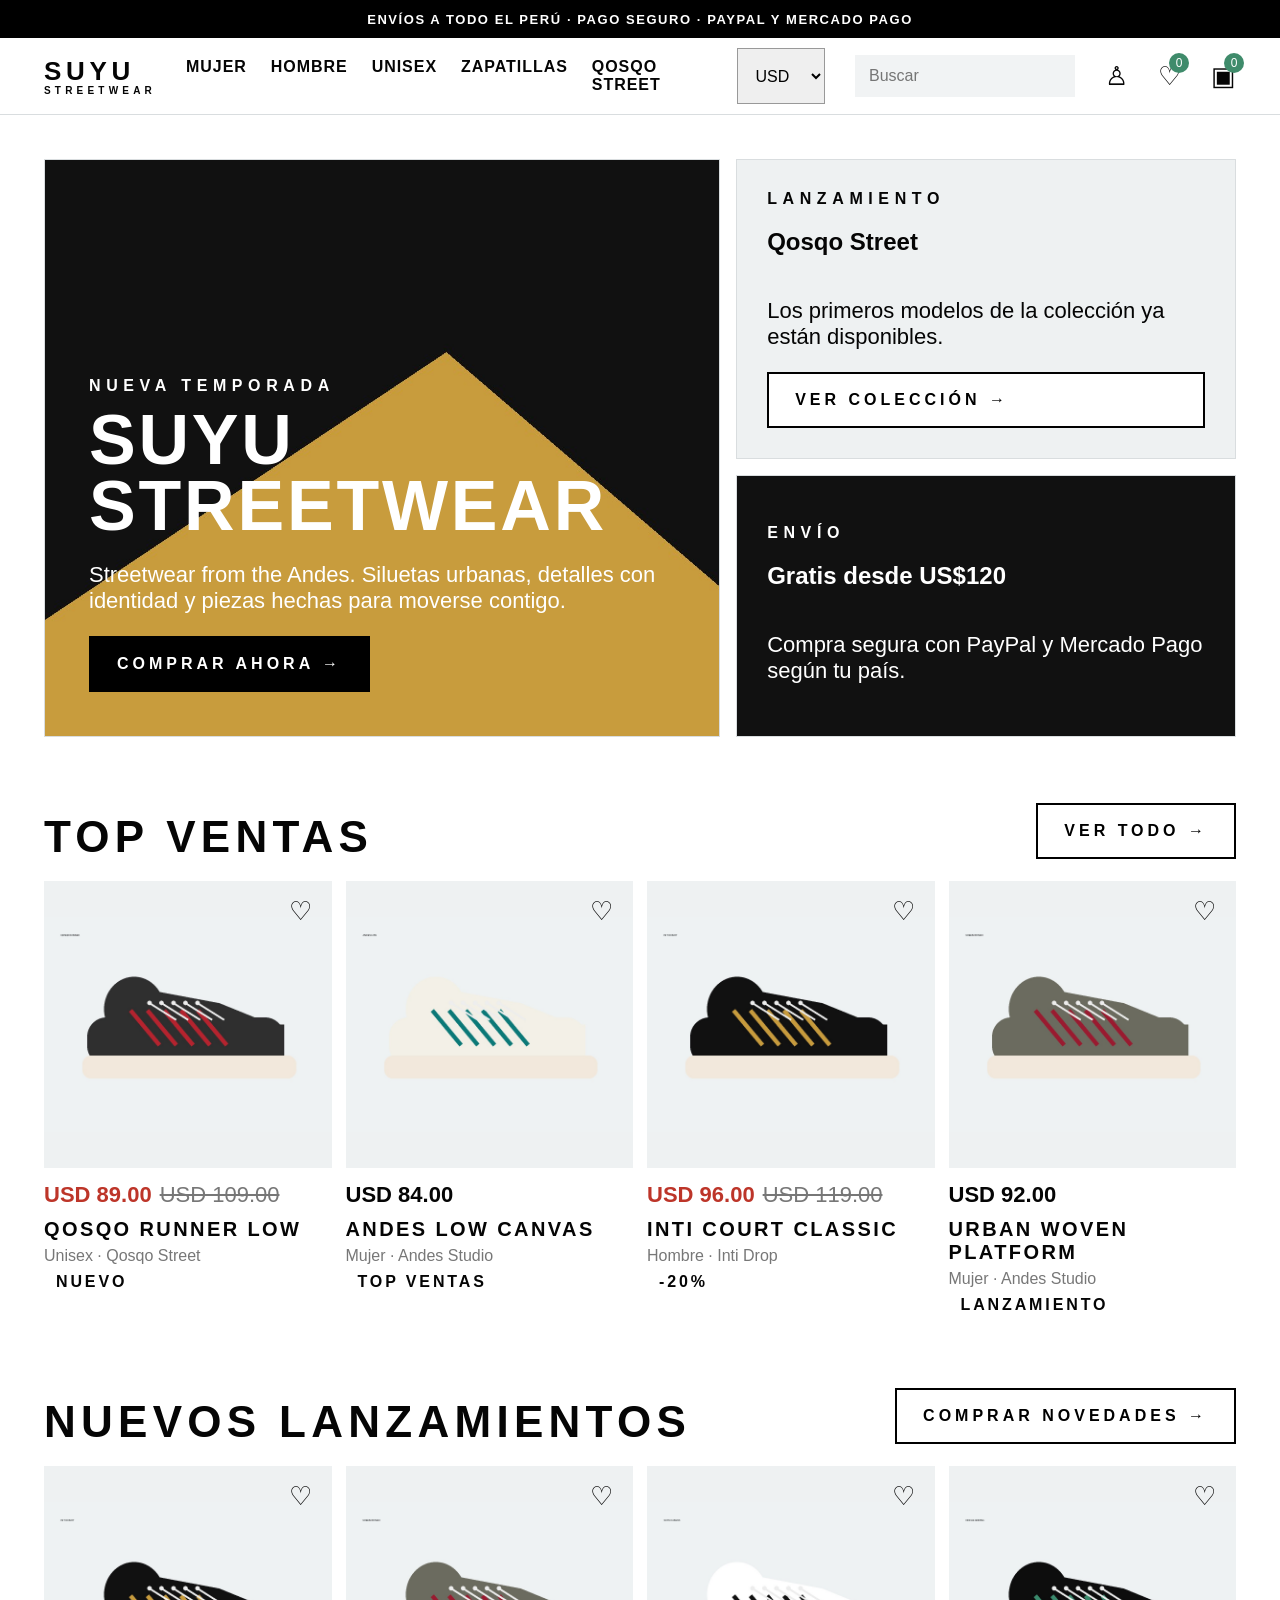
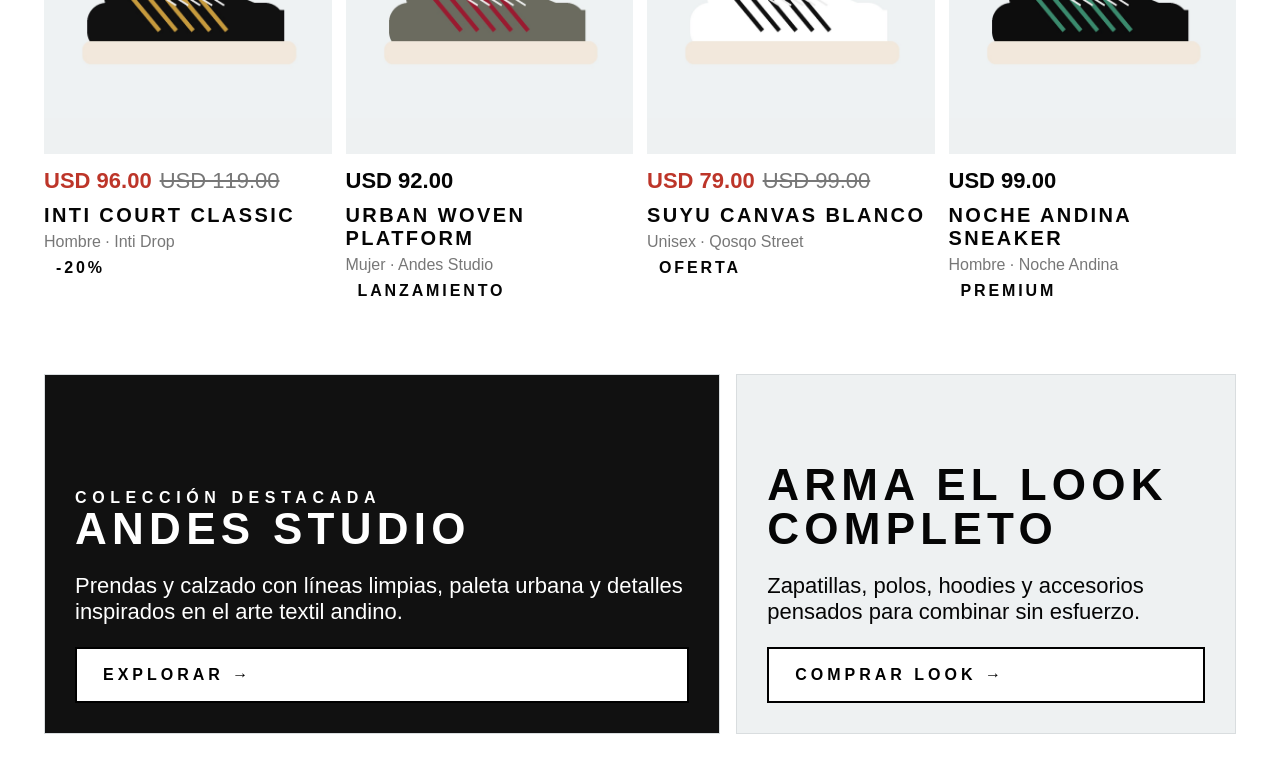
==== index.html @ 0309e1cf "Add files via upload" ====
<!doctype html><html lang="es"><head><meta charset="utf-8"><meta name="viewport" content="width=device-width, initial-scale=1"><title>Inicio · Suyu Streetwear</title><link rel="stylesheet" href="assets/css/styles.css"></head><body><div class="topbar">ENVÍOS A TODO EL PERÚ · PAGO SEGURO · PAYPAL Y MERCADO PAGO</div>
<header class="header"><nav class="nav"><a class="brand" href="index.html">SUYU<small>STREETWEAR</small></a><div class="navlinks"><a href="catalogo.html?cat=Mujer">MUJER</a><a href="catalogo.html?cat=Hombre">HOMBRE</a><a href="catalogo.html?cat=Unisex">UNISEX</a><a href="catalogo.html?cat=Zapatillas">ZAPATILLAS</a><a href="catalogo.html?cat=Qosqo%20Street">QOSQO STREET</a></div><div class="spacer"></div><select id="currency" class="field" style="width:95px;margin:0"><option>USD</option><option>PEN</option><option>CLP</option><option>ARS</option><option>COP</option><option>MXN</option><option>BRL</option><option>UYU</option><option>EUR</option></select><input class="search desktop" placeholder="Buscar" onkeydown="if(event.key==='Enter') location.href='catalogo.html?q='+encodeURIComponent(this.value)"><a class="iconbtn" href="login.html">♙</a><a class="iconbtn" href="favoritos.html">♡<span class="badge wish-count">0</span></a><a class="iconbtn" href="carrito.html">▣<span class="badge cart-count">0</span></a></nav></header>
<main class="container"><section class="hero"><div class="hero-main"><div class="hero-copy"><div class="kicker">Nueva temporada</div><h1>Suyu Streetwear</h1><p>Streetwear from the Andes. Siluetas urbanas, detalles con identidad y piezas hechas para moverse contigo.</p><a class="btn black" href="catalogo.html">Comprar ahora →</a></div></div><div class="hero-side"><div class="promo-card"><span class="eyebrow">Lanzamiento</span><h2>Qosqo Street</h2><p>Los primeros modelos de la colección ya están disponibles.</p><a class="btn" href="catalogo.html?cat=Qosqo%20Street">Ver colección →</a></div><div class="promo-card dark"><span class="eyebrow">Envío</span><h2>Gratis desde US$120</h2><p>Compra segura con PayPal y Mercado Pago según tu país.</p></div></div></section><section class="section"><div class="section-head"><h2>Top ventas</h2><a class="btn" href="catalogo.html">Ver todo →</a></div><div class="grid" id="homeTop"></div></section><section class="section"><div class="section-head"><h2>Nuevos lanzamientos</h2><a class="btn" href="catalogo.html?cat=Andes%20Studio">Comprar novedades →</a></div><div class="grid" id="homeNew"></div></section><section class="section hero"><div class="promo-card dark" style="min-height:360px"><span class="eyebrow">Colección destacada</span><h2>Andes Studio</h2><p>Prendas y calzado con líneas limpias, paleta urbana y detalles inspirados en el arte textil andino.</p><a class="btn" href="catalogo.html?cat=Andes%20Studio">Explorar →</a></div><div class="promo-card" style="min-height:360px"><h2>Arma el look completo</h2><p>Zapatillas, polos, hoodies y accesorios pensados para combinar sin esfuerzo.</p><a class="btn" href="catalogo.html">Comprar look →</a></div></section></main><nav class="bottomnav"><a href="index.html">⌂</a><a href="buscar.html">⌕</a><a href="favoritos.html">♡<span class="badge wish-count">0</span></a><a href="carrito.html">▣<span class="badge cart-count">0</span></a><a href="cuenta.html">♙</a></nav><div id="modal" class="modal" onclick="if(event.target.id==='modal')closeModal()"></div><div class="toast"></div><script src="assets/js/config.js"></script><script src="assets/js/data.js"></script><script src="assets/js/app.js"></script>
</body></html>
---- assets/css/styles.css ----
:root{--black:#050505;--white:#fff;--cream:#f5f1e8;--gray:#eef1f2;--line:#d9dddf;--green:#3f8b6b;--red:#bd3529;--gold:#c99a3a;--font:'Arial Narrow','Helvetica Neue',Arial,sans-serif}*{box-sizing:border-box}body{margin:0;font-family:var(--font);color:var(--black);background:#fff}a{color:inherit;text-decoration:none}button,input,select{font:inherit}img{max-width:100%;display:block}.topbar{height:38px;background:#000;color:#fff;display:flex;align-items:center;justify-content:center;font-weight:800;letter-spacing:.12em;font-size:13px}.header{position:sticky;top:0;background:#fff;z-index:20;border-bottom:1px solid var(--line)}.nav{height:76px;display:flex;align-items:center;gap:30px;padding:0 44px}.brand{font-weight:900;font-size:26px;letter-spacing:.18em}.brand small{display:block;font-size:10px;letter-spacing:.42em;margin-top:-2px}.navlinks{display:flex;gap:24px;font-weight:900;letter-spacing:.06em}.navlinks a.active,.navlinks a:hover{text-decoration:underline}.spacer{flex:1}.search{height:42px;background:#f1f3f4;border:0;padding:0 14px;min-width:220px}.iconbtn{border:0;background:transparent;font-size:26px;cursor:pointer;position:relative}.badge{position:absolute;right:-8px;top:-8px;background:var(--green);color:#fff;border-radius:50%;font-size:12px;min-width:20px;height:20px;display:flex;align-items:center;justify-content:center}.mobilebar{display:none}.container{max-width:1400px;margin:auto;padding:44px}.hero{display:grid;grid-template-columns:1.15fr .85fr;gap:16px;align-items:stretch}.hero-main{min-height:540px;background:url('../img/hero-1.jpg') center/cover;border:1px solid var(--line);display:flex;align-items:flex-end;padding:44px;color:#fff}.hero-copy{max-width:650px}.kicker,.eyebrow{font-weight:900;letter-spacing:.35em;text-transform:uppercase}.hero h1{font-size:70px;line-height:.95;margin:12px 0;text-transform:uppercase;letter-spacing:.04em}.hero p{font-size:22px}.btn{height:56px;padding:0 26px;border:2px solid #000;background:#fff;color:#000;display:inline-flex;align-items:center;gap:28px;font-weight:900;letter-spacing:.25em;text-transform:uppercase;cursor:pointer}.btn.black{background:#000;color:#fff}.btn.full{width:100%;justify-content:space-between}.hero-side{display:grid;gap:16px}.promo-card{background:var(--gray);padding:30px;display:flex;flex-direction:column;justify-content:end;min-height:262px;border:1px solid var(--line)}.promo-card.dark{background:#111;color:#fff}.section{margin-top:66px}.section-head{display:flex;align-items:end;justify-content:space-between;margin-bottom:22px}.section h2,.page-title{font-size:44px;letter-spacing:.12em;line-height:1;margin:0;text-transform:uppercase}.muted{color:#777}.grid{display:grid;grid-template-columns:repeat(4,1fr);gap:14px}.product{background:#fff;position:relative}.product-media{background:var(--gray);aspect-ratio:1/1;display:flex;align-items:center;justify-content:center;overflow:hidden}.product .heart{position:absolute;right:14px;top:14px}.price{font-weight:900;font-size:22px;margin-top:14px}.old{text-decoration:line-through;color:#777;margin-left:8px;font-weight:500}.sale{color:var(--red)}.product h3{font-size:20px;letter-spacing:.12em;text-transform:uppercase;margin:10px 0 6px}.tag{display:inline-block;background:#fff;padding:8px 12px;font-weight:900;letter-spacing:.18em;text-transform:uppercase}.chips{display:flex;gap:12px;overflow:auto;padding-bottom:10px}.chip{border:1px solid #666;background:#fff;padding:13px 20px;white-space:nowrap;font-size:18px}.split{display:grid;grid-template-columns:280px 1fr;gap:38px}.filter{border-right:1px solid var(--line);padding-right:20px}.filter h4{margin:24px 0 12px}.filter label{display:block;margin:12px 0}.catalog-head{display:flex;align-items:center;justify-content:space-between;margin-bottom:22px}.product-layout{display:grid;grid-template-columns:1.1fr .9fr;gap:46px}.gallery{display:grid;grid-template-columns:1fr 1fr;gap:10px}.gallery img{background:var(--gray)}.product-info{position:sticky;top:120px;align-self:start}.product-info h1{font-size:44px;letter-spacing:.12em;line-height:1.05;text-transform:uppercase}.sizes{display:flex;gap:10px;flex-wrap:wrap}.size{border:1px solid #555;background:#fff;padding:14px 18px;cursor:pointer}.size.selected{border:3px solid #000;font-weight:900}.accordion{border-top:1px solid var(--line);padding:22px 0}.cart-grid,.checkout-grid{display:grid;grid-template-columns:1fr 380px;gap:56px}.cart-item{display:grid;grid-template-columns:220px 1fr;gap:24px;border:1px solid var(--line);padding:18px;margin:18px 0}.summary{border:1px solid var(--line);padding:28px;align-self:start;position:sticky;top:120px}.summary-row{display:flex;justify-content:space-between;margin:12px 0}.account-layout{display:grid;grid-template-columns:300px 1fr;gap:42px}.side-menu{background:#fff;border:1px solid var(--line)}.side-menu a{display:flex;justify-content:space-between;padding:22px;border-bottom:1px solid var(--line)}.panel{background:#fff;border:1px solid var(--line);padding:34px}.form-row{display:grid;grid-template-columns:1fr 1fr;gap:14px}.field{width:100%;height:56px;border:1px solid #999;padding:0 14px;margin:8px 0 16px}.modal{position:fixed;inset:0;background:rgba(0,0,0,.62);z-index:50;display:none;align-items:flex-start;justify-content:flex-end}.modal.open{display:flex}.drawer{background:#fff;width:420px;max-width:100%;min-height:100%;padding:34px;overflow:auto}.bottomnav{display:none}.toast{position:fixed;bottom:24px;left:50%;transform:translateX(-50%);background:#000;color:#fff;padding:14px 20px;z-index:80;display:none}.toast.show{display:block}@media(max-width:900px){.topbar{font-size:11px}.nav{height:68px;padding:0 18px}.brand{font-size:18px;letter-spacing:.1em}.navlinks,.search.desktop{display:none}.mobilebar{display:flex}.container{padding:28px 18px 90px}.hero{grid-template-columns:1fr}.hero-main{min-height:520px;padding:26px}.hero h1{font-size:46px}.grid{grid-template-columns:repeat(2,1fr);gap:10px}.section h2,.page-title{font-size:34px}.split,.product-layout,.cart-grid,.checkout-grid,.account-layout{grid-template-columns:1fr}.filter{display:none}.gallery{grid-template-columns:1fr}.cart-item{grid-template-columns:130px 1fr}.summary{position:static}.bottomnav{display:grid;grid-template-columns:repeat(5,1fr);position:fixed;bottom:0;left:0;right:0;height:68px;background:#fff;border-top:1px solid var(--line);z-index:30}.bottomnav a{display:flex;align-items:center;justify-content:center;font-size:24px;position:relative}.hide-mobile{display:none!important}}
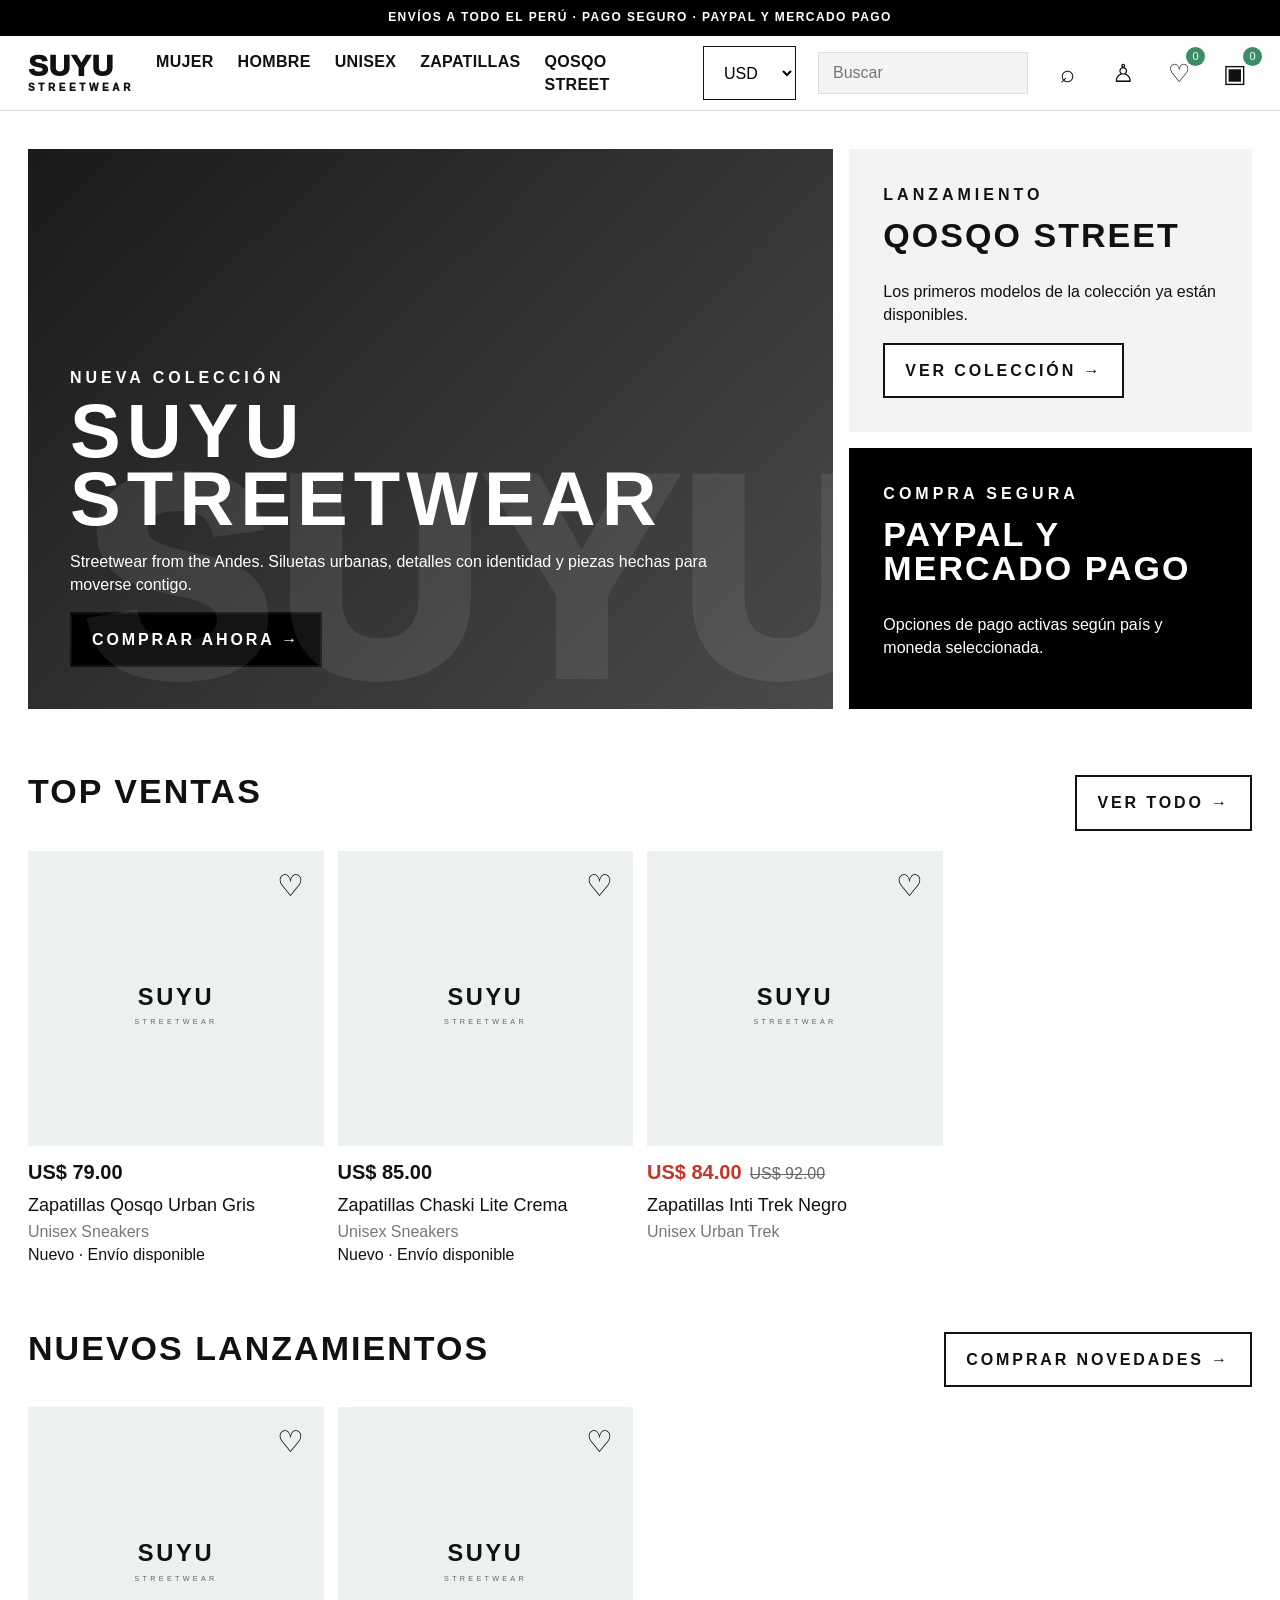
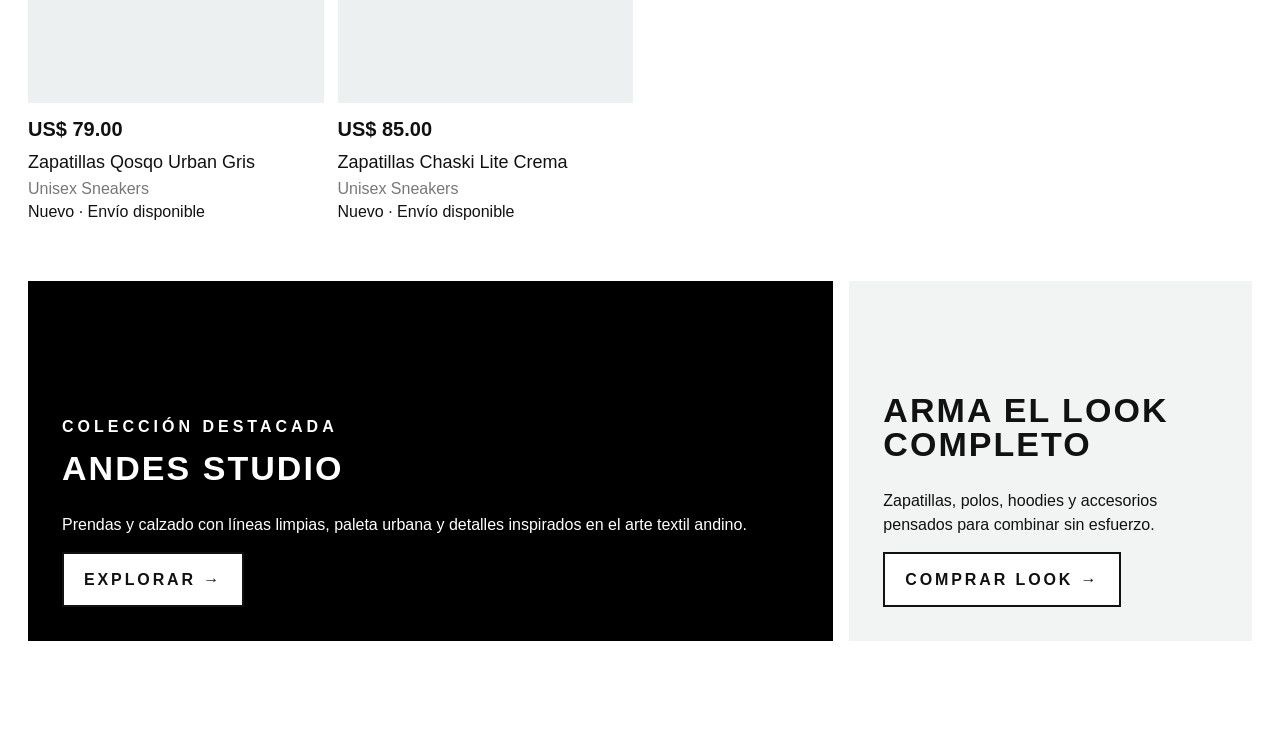
==== commit df883c73: "Add files via upload" ====
--- a/index.html
+++ b/index.html
@@ -1,4 +1 @@
-<!doctype html><html lang="es"><head><meta charset="utf-8"><meta name="viewport" content="width=device-width, initial-scale=1"><title>Inicio · Suyu Streetwear</title><link rel="stylesheet" href="assets/css/styles.css"></head><body><div class="topbar">ENVÍOS A TODO EL PERÚ · PAGO SEGURO · PAYPAL Y MERCADO PAGO</div>
-<header class="header"><nav class="nav"><a class="brand" href="index.html">SUYU<small>STREETWEAR</small></a><div class="navlinks"><a href="catalogo.html?cat=Mujer">MUJER</a><a href="catalogo.html?cat=Hombre">HOMBRE</a><a href="catalogo.html?cat=Unisex">UNISEX</a><a href="catalogo.html?cat=Zapatillas">ZAPATILLAS</a><a href="catalogo.html?cat=Qosqo%20Street">QOSQO STREET</a></div><div class="spacer"></div><select id="currency" class="field" style="width:95px;margin:0"><option>USD</option><option>PEN</option><option>CLP</option><option>ARS</option><option>COP</option><option>MXN</option><option>BRL</option><option>UYU</option><option>EUR</option></select><input class="search desktop" placeholder="Buscar" onkeydown="if(event.key==='Enter') location.href='catalogo.html?q='+encodeURIComponent(this.value)"><a class="iconbtn" href="login.html">♙</a><a class="iconbtn" href="favoritos.html">♡<span class="badge wish-count">0</span></a><a class="iconbtn" href="carrito.html">▣<span class="badge cart-count">0</span></a></nav></header>
-<main class="container"><section class="hero"><div class="hero-main"><div class="hero-copy"><div class="kicker">Nueva temporada</div><h1>Suyu Streetwear</h1><p>Streetwear from the Andes. Siluetas urbanas, detalles con identidad y piezas hechas para moverse contigo.</p><a class="btn black" href="catalogo.html">Comprar ahora →</a></div></div><div class="hero-side"><div class="promo-card"><span class="eyebrow">Lanzamiento</span><h2>Qosqo Street</h2><p>Los primeros modelos de la colección ya están disponibles.</p><a class="btn" href="catalogo.html?cat=Qosqo%20Street">Ver colección →</a></div><div class="promo-card dark"><span class="eyebrow">Envío</span><h2>Gratis desde US$120</h2><p>Compra segura con PayPal y Mercado Pago según tu país.</p></div></div></section><section class="section"><div class="section-head"><h2>Top ventas</h2><a class="btn" href="catalogo.html">Ver todo →</a></div><div class="grid" id="homeTop"></div></section><section class="section"><div class="section-head"><h2>Nuevos lanzamientos</h2><a class="btn" href="catalogo.html?cat=Andes%20Studio">Comprar novedades →</a></div><div class="grid" id="homeNew"></div></section><section class="section hero"><div class="promo-card dark" style="min-height:360px"><span class="eyebrow">Colección destacada</span><h2>Andes Studio</h2><p>Prendas y calzado con líneas limpias, paleta urbana y detalles inspirados en el arte textil andino.</p><a class="btn" href="catalogo.html?cat=Andes%20Studio">Explorar →</a></div><div class="promo-card" style="min-height:360px"><h2>Arma el look completo</h2><p>Zapatillas, polos, hoodies y accesorios pensados para combinar sin esfuerzo.</p><a class="btn" href="catalogo.html">Comprar look →</a></div></section></main><nav class="bottomnav"><a href="index.html">⌂</a><a href="buscar.html">⌕</a><a href="favoritos.html">♡<span class="badge wish-count">0</span></a><a href="carrito.html">▣<span class="badge cart-count">0</span></a><a href="cuenta.html">♙</a></nav><div id="modal" class="modal" onclick="if(event.target.id==='modal')closeModal()"></div><div class="toast"></div><script src="assets/js/config.js"></script><script src="assets/js/data.js"></script><script src="assets/js/app.js"></script>
-</body></html>+<!doctype html><html lang="es"><head><meta charset="utf-8"><meta name="viewport" content="width=device-width, initial-scale=1"><title>Inicio · Suyu Streetwear</title><link rel="stylesheet" href="assets/css/styles.css"></head><body><div class="topbar">ENVÍOS A TODO EL PERÚ · PAGO SEGURO · PAYPAL Y MERCADO PAGO</div><header class="header"><nav class="nav"><a class="brand" href="index.html">SUYU<small>STREETWEAR</small></a><div class="navlinks"><a href="catalogo.html?cat=Mujer">MUJER</a><a href="catalogo.html?cat=Hombre">HOMBRE</a><a href="catalogo.html?cat=Unisex">UNISEX</a><a href="catalogo.html?cat=Zapatillas">ZAPATILLAS</a><a href="catalogo.html?cat=Qosqo%20Street">QOSQO STREET</a></div><div class="spacer"></div><select id="currency" class="field" style="width:95px;margin:0"><option>USD</option><option>PEN</option><option>CLP</option><option>ARS</option><option>COP</option><option>MXN</option><option>BRL</option><option>UYU</option><option>EUR</option></select><input class="search desktop" placeholder="Buscar" onkeydown="if(event.key==='Enter') location.href='catalogo.html?q='+encodeURIComponent(this.value)"><a class="iconbtn" href="buscar.html">⌕</a><a class="iconbtn" href="cuenta.html">♙</a><a class="iconbtn" href="favoritos.html">♡<span class="badge wish-count">0</span></a><a class="iconbtn" href="carrito.html">▣<span class="badge cart-count">0</span></a></nav></header><main class="container"><section class="hero"><div class="hero-main"><div class="hero-copy"><div class="kicker">Nueva colección</div><h1>Suyu Streetwear</h1><p>Streetwear from the Andes. Siluetas urbanas, detalles con identidad y piezas hechas para moverse contigo.</p><a class="btn black" href="catalogo.html">Comprar ahora →</a></div></div><div class="hero-side"><div class="promo-card"><span class="eyebrow">Lanzamiento</span><h2>Qosqo Street</h2><p>Los primeros modelos de la colección ya están disponibles.</p><a class="btn" href="catalogo.html?cat=Qosqo%20Street">Ver colección →</a></div><div class="promo-card dark"><span class="eyebrow">Compra segura</span><h2>PayPal y Mercado Pago</h2><p>Opciones de pago activas según país y moneda seleccionada.</p></div></div></section><section class="section"><div class="section-head"><h2>Top ventas</h2><a class="btn" href="catalogo.html">Ver todo →</a></div><div class="grid" id="homeTop"><div class="loading">Cargando productos...</div></div></section><section class="section"><div class="section-head"><h2>Nuevos lanzamientos</h2><a class="btn" href="catalogo.html?cat=Andes%20Studio">Comprar novedades →</a></div><div class="grid" id="homeNew"></div></section><section class="section hero"><div class="promo-card dark" style="min-height:360px"><span class="eyebrow">Colección destacada</span><h2>Andes Studio</h2><p>Prendas y calzado con líneas limpias, paleta urbana y detalles inspirados en el arte textil andino.</p><a class="btn" href="catalogo.html?cat=Andes%20Studio">Explorar →</a></div><div class="promo-card" style="min-height:360px"><h2>Arma el look completo</h2><p>Zapatillas, polos, hoodies y accesorios pensados para combinar sin esfuerzo.</p><a class="btn" href="catalogo.html">Comprar look →</a></div></section></main><nav class="bottomnav"><a href="index.html">⌂</a><a href="buscar.html">⌕</a><a href="favoritos.html">♡<span class="badge wish-count">0</span></a><a href="carrito.html">▣<span class="badge cart-count">0</span></a><a href="cuenta.html">♙</a></nav><div id="modal" class="modal" onclick="if(event.target.id==='modal')closeModal()"></div><div class="toast"></div><script src="assets/js/config.js"></script><script src="assets/js/fallback-products.js"></script><script src="assets/js/app.js"></script></body></html>
--- a/assets/css/styles.css
+++ b/assets/css/styles.css
@@ -1 +1 @@
-:root{--black:#050505;--white:#fff;--cream:#f5f1e8;--gray:#eef1f2;--line:#d9dddf;--green:#3f8b6b;--red:#bd3529;--gold:#c99a3a;--font:'Arial Narrow','Helvetica Neue',Arial,sans-serif}*{box-sizing:border-box}body{margin:0;font-family:var(--font);color:var(--black);background:#fff}a{color:inherit;text-decoration:none}button,input,select{font:inherit}img{max-width:100%;display:block}.topbar{height:38px;background:#000;color:#fff;display:flex;align-items:center;justify-content:center;font-weight:800;letter-spacing:.12em;font-size:13px}.header{position:sticky;top:0;background:#fff;z-index:20;border-bottom:1px solid var(--line)}.nav{height:76px;display:flex;align-items:center;gap:30px;padding:0 44px}.brand{font-weight:900;font-size:26px;letter-spacing:.18em}.brand small{display:block;font-size:10px;letter-spacing:.42em;margin-top:-2px}.navlinks{display:flex;gap:24px;font-weight:900;letter-spacing:.06em}.navlinks a.active,.navlinks a:hover{text-decoration:underline}.spacer{flex:1}.search{height:42px;background:#f1f3f4;border:0;padding:0 14px;min-width:220px}.iconbtn{border:0;background:transparent;font-size:26px;cursor:pointer;position:relative}.badge{position:absolute;right:-8px;top:-8px;background:var(--green);color:#fff;border-radius:50%;font-size:12px;min-width:20px;height:20px;display:flex;align-items:center;justify-content:center}.mobilebar{display:none}.container{max-width:1400px;margin:auto;padding:44px}.hero{display:grid;grid-template-columns:1.15fr .85fr;gap:16px;align-items:stretch}.hero-main{min-height:540px;background:url('../img/hero-1.jpg') center/cover;border:1px solid var(--line);display:flex;align-items:flex-end;padding:44px;color:#fff}.hero-copy{max-width:650px}.kicker,.eyebrow{font-weight:900;letter-spacing:.35em;text-transform:uppercase}.hero h1{font-size:70px;line-height:.95;margin:12px 0;text-transform:uppercase;letter-spacing:.04em}.hero p{font-size:22px}.btn{height:56px;padding:0 26px;border:2px solid #000;background:#fff;color:#000;display:inline-flex;align-items:center;gap:28px;font-weight:900;letter-spacing:.25em;text-transform:uppercase;cursor:pointer}.btn.black{background:#000;color:#fff}.btn.full{width:100%;justify-content:space-between}.hero-side{display:grid;gap:16px}.promo-card{background:var(--gray);padding:30px;display:flex;flex-direction:column;justify-content:end;min-height:262px;border:1px solid var(--line)}.promo-card.dark{background:#111;color:#fff}.section{margin-top:66px}.section-head{display:flex;align-items:end;justify-content:space-between;margin-bottom:22px}.section h2,.page-title{font-size:44px;letter-spacing:.12em;line-height:1;margin:0;text-transform:uppercase}.muted{color:#777}.grid{display:grid;grid-template-columns:repeat(4,1fr);gap:14px}.product{background:#fff;position:relative}.product-media{background:var(--gray);aspect-ratio:1/1;display:flex;align-items:center;justify-content:center;overflow:hidden}.product .heart{position:absolute;right:14px;top:14px}.price{font-weight:900;font-size:22px;margin-top:14px}.old{text-decoration:line-through;color:#777;margin-left:8px;font-weight:500}.sale{color:var(--red)}.product h3{font-size:20px;letter-spacing:.12em;text-transform:uppercase;margin:10px 0 6px}.tag{display:inline-block;background:#fff;padding:8px 12px;font-weight:900;letter-spacing:.18em;text-transform:uppercase}.chips{display:flex;gap:12px;overflow:auto;padding-bottom:10px}.chip{border:1px solid #666;background:#fff;padding:13px 20px;white-space:nowrap;font-size:18px}.split{display:grid;grid-template-columns:280px 1fr;gap:38px}.filter{border-right:1px solid var(--line);padding-right:20px}.filter h4{margin:24px 0 12px}.filter label{display:block;margin:12px 0}.catalog-head{display:flex;align-items:center;justify-content:space-between;margin-bottom:22px}.product-layout{display:grid;grid-template-columns:1.1fr .9fr;gap:46px}.gallery{display:grid;grid-template-columns:1fr 1fr;gap:10px}.gallery img{background:var(--gray)}.product-info{position:sticky;top:120px;align-self:start}.product-info h1{font-size:44px;letter-spacing:.12em;line-height:1.05;text-transform:uppercase}.sizes{display:flex;gap:10px;flex-wrap:wrap}.size{border:1px solid #555;background:#fff;padding:14px 18px;cursor:pointer}.size.selected{border:3px solid #000;font-weight:900}.accordion{border-top:1px solid var(--line);padding:22px 0}.cart-grid,.checkout-grid{display:grid;grid-template-columns:1fr 380px;gap:56px}.cart-item{display:grid;grid-template-columns:220px 1fr;gap:24px;border:1px solid var(--line);padding:18px;margin:18px 0}.summary{border:1px solid var(--line);padding:28px;align-self:start;position:sticky;top:120px}.summary-row{display:flex;justify-content:space-between;margin:12px 0}.account-layout{display:grid;grid-template-columns:300px 1fr;gap:42px}.side-menu{background:#fff;border:1px solid var(--line)}.side-menu a{display:flex;justify-content:space-between;padding:22px;border-bottom:1px solid var(--line)}.panel{background:#fff;border:1px solid var(--line);padding:34px}.form-row{display:grid;grid-template-columns:1fr 1fr;gap:14px}.field{width:100%;height:56px;border:1px solid #999;padding:0 14px;margin:8px 0 16px}.modal{position:fixed;inset:0;background:rgba(0,0,0,.62);z-index:50;display:none;align-items:flex-start;justify-content:flex-end}.modal.open{display:flex}.drawer{background:#fff;width:420px;max-width:100%;min-height:100%;padding:34px;overflow:auto}.bottomnav{display:none}.toast{position:fixed;bottom:24px;left:50%;transform:translateX(-50%);background:#000;color:#fff;padding:14px 20px;z-index:80;display:none}.toast.show{display:block}@media(max-width:900px){.topbar{font-size:11px}.nav{height:68px;padding:0 18px}.brand{font-size:18px;letter-spacing:.1em}.navlinks,.search.desktop{display:none}.mobilebar{display:flex}.container{padding:28px 18px 90px}.hero{grid-template-columns:1fr}.hero-main{min-height:520px;padding:26px}.hero h1{font-size:46px}.grid{grid-template-columns:repeat(2,1fr);gap:10px}.section h2,.page-title{font-size:34px}.split,.product-layout,.cart-grid,.checkout-grid,.account-layout{grid-template-columns:1fr}.filter{display:none}.gallery{grid-template-columns:1fr}.cart-item{grid-template-columns:130px 1fr}.summary{position:static}.bottomnav{display:grid;grid-template-columns:repeat(5,1fr);position:fixed;bottom:0;left:0;right:0;height:68px;background:#fff;border-top:1px solid var(--line);z-index:30}.bottomnav a{display:flex;align-items:center;justify-content:center;font-size:24px;position:relative}.hide-mobile{display:none!important}}
+:root{--black:#000;--white:#fff;--ink:#111;--muted:#777;--line:#dedede;--soft:#f1f3f4;--red:#c7352a;--green:#438b6c;--gold:#b58a3a;--max:1280px}*{box-sizing:border-box}body{margin:0;font-family:Arial,Helvetica,sans-serif;color:var(--ink);background:#fff;font-size:16px;line-height:1.45}a{color:inherit;text-decoration:none}button,input,select,textarea{font:inherit}img{max-width:100%;display:block}.topbar{height:36px;background:#000;color:#fff;display:flex;align-items:center;justify-content:center;font-weight:800;letter-spacing:.12em;font-size:12px;text-align:center}.header{position:sticky;top:0;z-index:40;background:#fff;border-bottom:1px solid var(--line)}.nav{height:74px;max-width:var(--max);margin:auto;display:flex;align-items:center;gap:22px;padding:0 28px}.brand{font-weight:950;font-size:30px;letter-spacing:.02em;line-height:.82}.brand small{display:block;font-size:10px;letter-spacing:.36em;margin-top:5px}.navlinks{display:flex;gap:24px;font-weight:900;letter-spacing:.02em}.navlinks a{padding:26px 0}.spacer{flex:1}.search{height:42px;border:1px solid var(--line);background:#f3f4f4;padding:0 14px;width:210px}.field{width:100%;height:54px;border:1.5px solid #111;background:#fff;padding:0 16px;margin:8px 0 14px}.iconbtn{position:relative;font-size:25px;min-width:34px;text-align:center}.badge{position:absolute;background:#3e8b68;color:#fff;border-radius:50%;font-size:11px;min-width:19px;height:19px;line-height:19px;text-align:center;margin-left:-4px;top:-8px}.container{max-width:var(--max);margin:auto;padding:38px 28px}.page-title{font-size:48px;line-height:.95;letter-spacing:.08em;text-transform:uppercase;margin:20px 0 18px}.section{margin:58px 0}.section-head,.catalog-head{display:flex;align-items:end;justify-content:space-between;gap:18px;margin-bottom:20px}.section h2{font-size:34px;text-transform:uppercase;letter-spacing:.06em;margin:0 0 14px}.muted{color:var(--muted)}.btn{display:inline-flex;align-items:center;justify-content:space-between;gap:18px;border:2px solid #111;background:#fff;color:#111;padding:14px 20px;font-weight:900;text-transform:uppercase;letter-spacing:.18em;min-height:52px;cursor:pointer}.btn.black{background:#000;color:#fff}.btn.full{width:100%}.btn:disabled{opacity:.45;cursor:not-allowed}.hero{display:grid;grid-template-columns:2fr 1fr;gap:16px}.hero-main{min-height:520px;background:linear-gradient(135deg,#1a1a1a,#4a4a4a);color:#fff;display:flex;align-items:end;padding:42px;position:relative;overflow:hidden}.hero-main:after{content:'SUYU';position:absolute;font-size:22vw;font-weight:950;opacity:.08;right:-4vw;bottom:-6vw;letter-spacing:.02em}.hero-copy{position:relative;max-width:660px}.hero-copy h1{font-size:76px;line-height:.9;text-transform:uppercase;letter-spacing:.08em;margin:8px 0 16px}.kicker,.eyebrow{font-weight:900;letter-spacing:.25em;text-transform:uppercase}.hero-side{display:grid;gap:16px}.promo-card{background:#f2f3f3;padding:34px;min-height:250px;display:flex;flex-direction:column;align-items:flex-start;justify-content:flex-end}.promo-card h2{font-size:34px;line-height:1;text-transform:uppercase;letter-spacing:.06em;margin:12px 0}.promo-card.dark{background:#000;color:#fff}.grid{display:grid;grid-template-columns:repeat(4,1fr);gap:14px}.card{position:relative;background:#fff}.card-img{background:#edf0f1;aspect-ratio:1/1;display:flex;align-items:center;justify-content:center;overflow:hidden}.card-img img{width:100%;height:100%;object-fit:cover}.card-body{padding:12px 0 0}.price{font-weight:900;font-size:20px}.old{text-decoration:line-through;color:#666;font-weight:400;margin-left:8px}.sale{color:var(--red)}.card h3{font-size:18px;line-height:1.15;margin:8px 0 4px;font-weight:500}.card .wish{position:absolute;right:14px;top:12px;background:transparent;border:0;font-size:30px;cursor:pointer}.chips{display:flex;gap:12px;flex-wrap:wrap}.chip{border:1.5px solid #111;padding:10px 16px;background:#fff;cursor:pointer}.chip.active{background:#000;color:#fff}.split{display:grid;grid-template-columns:260px 1fr;gap:28px}.filter{border-right:1px solid var(--line);padding-right:20px}.filter h4{margin:22px 0 10px}.filter label{display:block;margin:12px 0}.product-layout{display:grid;grid-template-columns:minmax(0,1.15fr) minmax(360px,.85fr);gap:42px}.gallery-main{background:#edf0f1;min-height:520px;display:flex;align-items:center;justify-content:center}.gallery-main img{width:100%;height:100%;object-fit:cover}.thumbs{display:grid;grid-template-columns:repeat(5,1fr);gap:8px;margin-top:8px}.thumbs button{border:0;background:#edf0f1;padding:0;aspect-ratio:1/1;cursor:pointer}.thumbs img{width:100%;height:100%;object-fit:cover}.product-title{font-size:42px;line-height:1.05;text-transform:uppercase;letter-spacing:.08em}.size-row{display:flex;gap:10px;overflow:auto;padding:10px 0}.size-btn,.lace-btn{border:1.5px solid #111;background:#fff;padding:13px 16px;white-space:nowrap;cursor:pointer}.size-btn.active,.lace-btn.active{background:#000;color:#fff}.lace-swatch{display:inline-block;width:16px;height:16px;border:1px solid #999;margin-right:8px;vertical-align:-2px}.accordion{border-top:1px solid var(--line);margin-top:26px}.acc-item{border-bottom:1px solid var(--line);padding:18px 0}.acc-title{font-weight:900;font-size:20px;display:flex;justify-content:space-between}.cart-grid,.checkout-grid{display:grid;grid-template-columns:1fr 390px;gap:60px}.cart-item{display:grid;grid-template-columns:220px 1fr;gap:22px;background:#edf0f1;padding:18px;margin-bottom:12px}.cart-item img{background:#fff}.summary{position:sticky;top:100px;align-self:start}.summary h2{text-transform:uppercase;letter-spacing:.08em;font-size:34px}.summary-row{display:flex;justify-content:space-between;border-bottom:1px solid var(--line);padding:13px 0}.form-row{display:grid;grid-template-columns:1fr 1fr;gap:12px}.account-grid{display:grid;grid-template-columns:280px 1fr;gap:28px}.side-menu{border:1px solid var(--line);background:#fff}.side-menu a,.side-menu button{display:block;width:100%;padding:20px;border:0;border-bottom:1px solid var(--line);background:#fff;text-align:left;font-weight:800;cursor:pointer}.panel{background:#f7f7f7;padding:36px}.order-card{background:#edf0f1;margin:14px 0;padding:22px}.modal{display:none;position:fixed;inset:0;background:rgba(0,0,0,.58);z-index:90;align-items:end}.modal.open{display:flex}.sheet{background:#fff;width:100%;max-height:88vh;overflow:auto;padding:30px;border-top:1px solid var(--line)}.toast{position:fixed;left:50%;bottom:92px;transform:translateX(-50%);background:#000;color:#fff;padding:12px 18px;z-index:120;display:none}.bottomnav{display:none}.empty{padding:30px;background:#f1f3f4}.color-dot{display:inline-block;width:18px;height:18px;border-radius:50%;border:1px solid #aaa;margin-right:6px}.pay-options{display:grid;gap:12px;margin-top:18px}.notice{background:#f5f1e8;border-left:4px solid var(--gold);padding:14px;margin:16px 0}.loading{padding:30px;text-align:center;color:#777}@media(max-width:900px){.desktop,.navlinks{display:none}.topbar{height:auto;padding:9px 10px}.nav{height:66px;padding:0 18px}.brand{font-size:24px}.container{padding:25px 18px 86px}.page-title{font-size:34px}.hero,.product-layout,.cart-grid,.checkout-grid,.account-grid,.split{grid-template-columns:1fr}.hero-main{min-height:470px;padding:28px}.hero-copy h1{font-size:48px}.grid{grid-template-columns:repeat(2,1fr);gap:10px}.card h3{font-size:16px}.section h2{font-size:28px}.filter{border-right:0;border-bottom:1px solid var(--line);padding-bottom:20px}.gallery-main{min-height:360px}.product-title{font-size:30px}.cart-item{grid-template-columns:120px 1fr;padding:12px}.summary{position:static}.form-row{grid-template-columns:1fr}.bottomnav{position:fixed;bottom:0;left:0;right:0;height:66px;background:#fff;border-top:1px solid var(--line);display:flex;align-items:center;justify-content:space-around;z-index:80}.bottomnav a{font-size:26px;position:relative}.section-head,.catalog-head{align-items:flex-start;flex-direction:column}.panel{padding:22px}.promo-card{min-height:210px}.hero-side{grid-template-columns:1fr}.search-mobile{display:block}.thumbs{grid-template-columns:repeat(4,1fr)}}
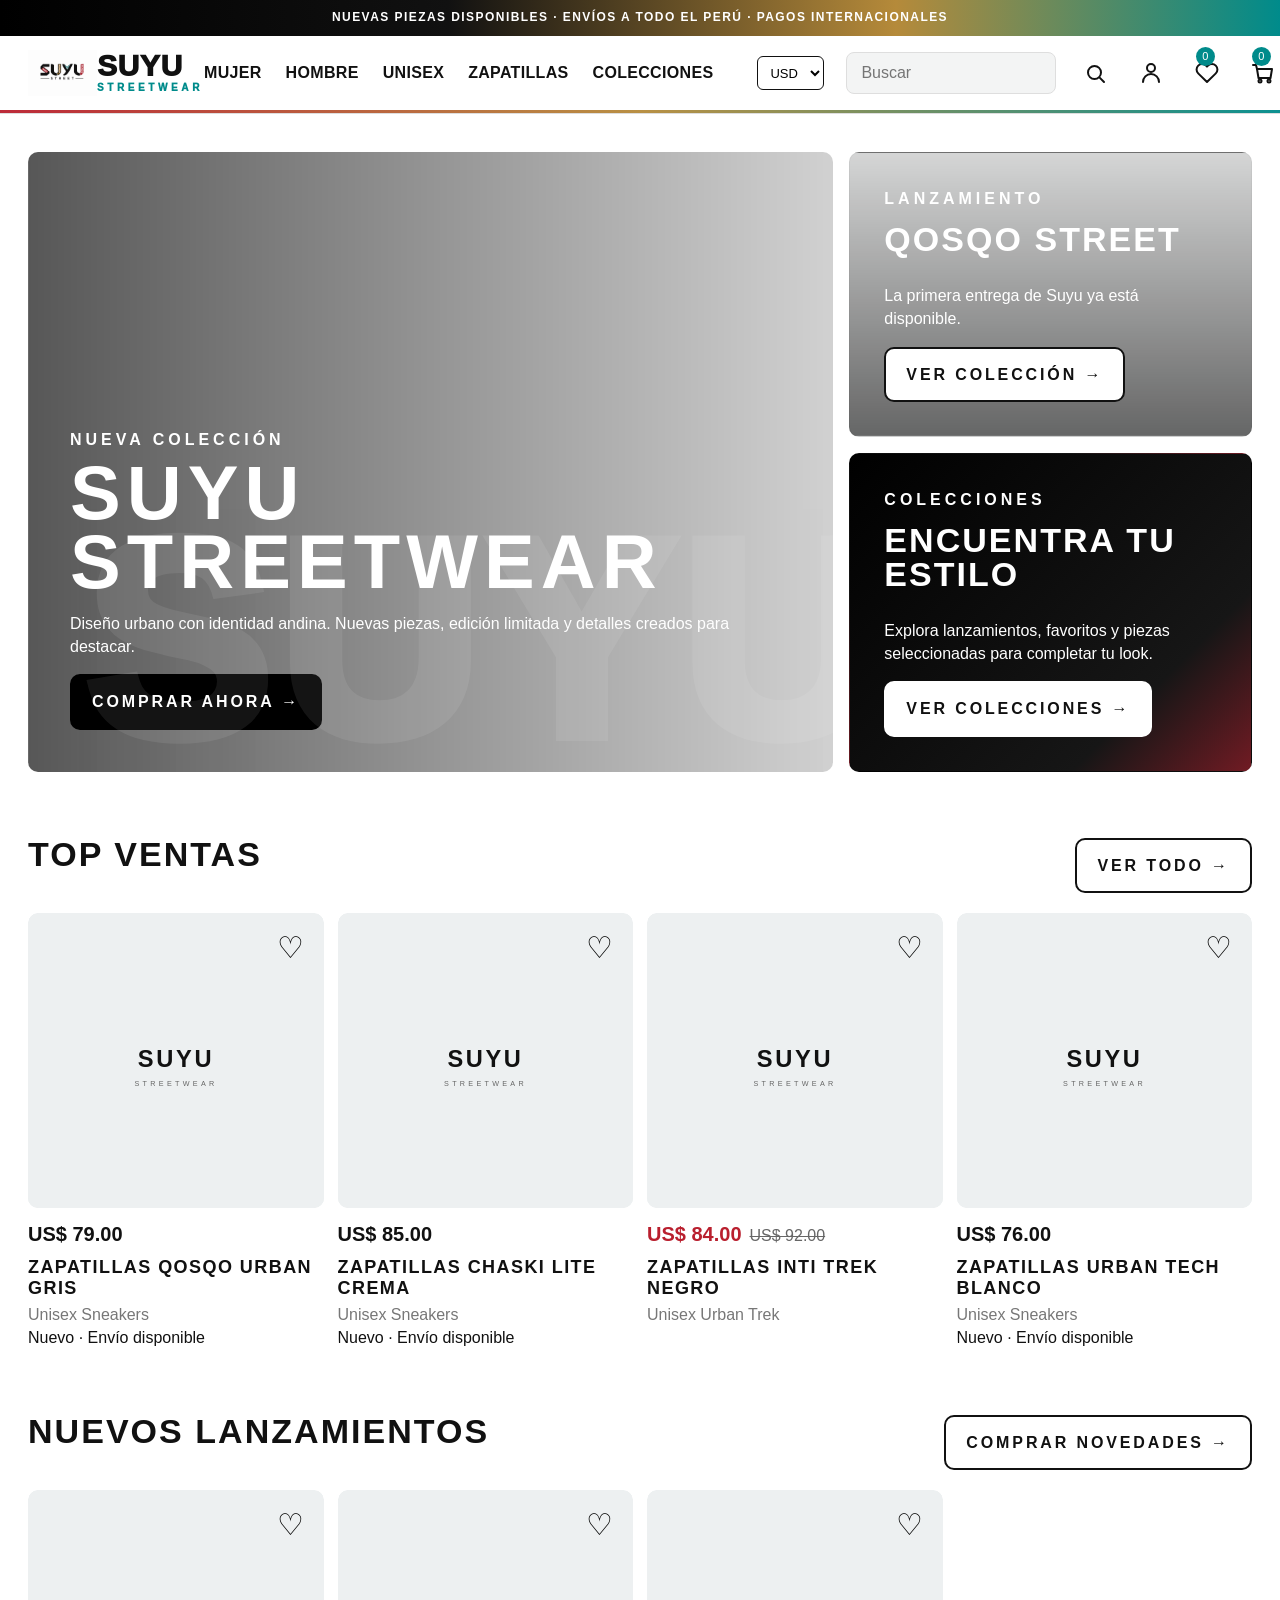
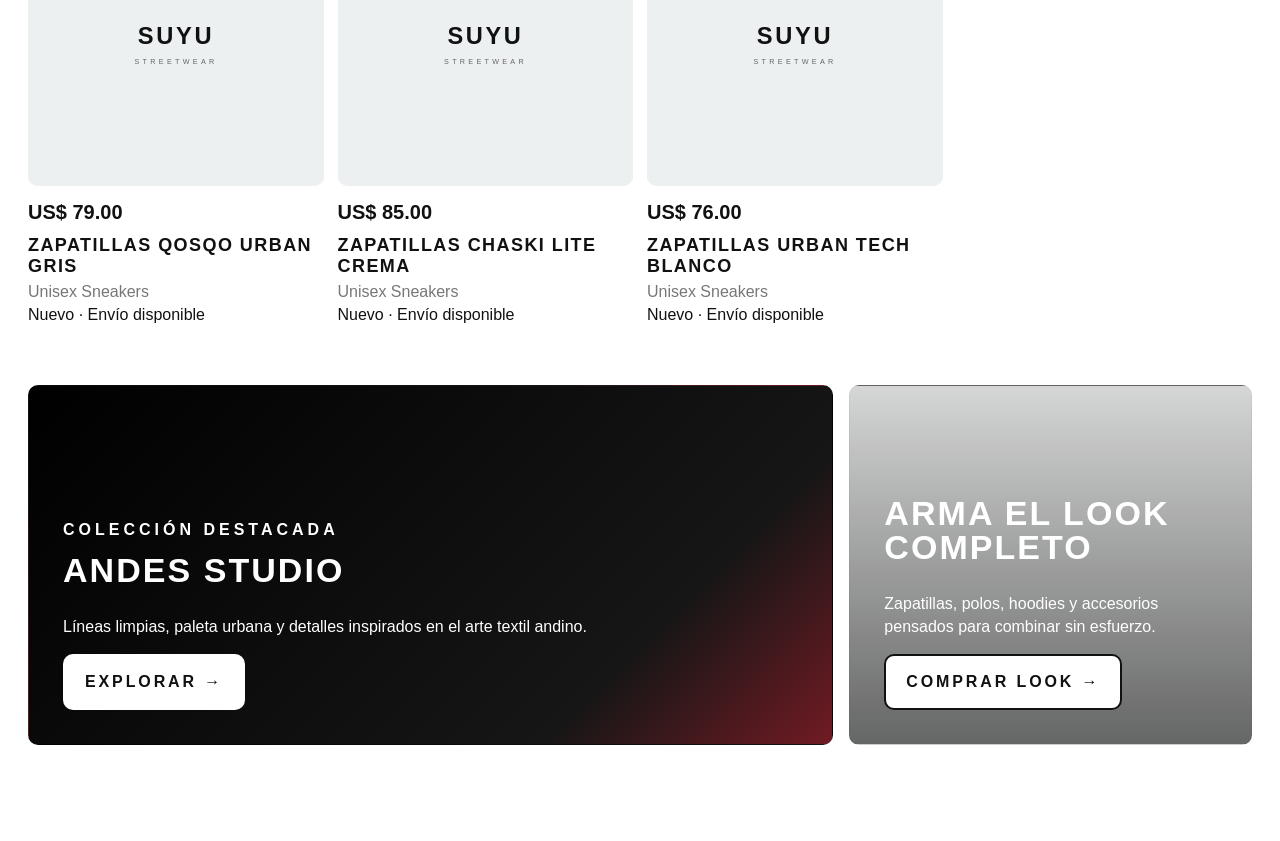
==== commit 37e7b2d9: "Add files via upload" ====
--- a/index.html
+++ b/index.html
@@ -1 +1 @@
-<!doctype html><html lang="es"><head><meta charset="utf-8"><meta name="viewport" content="width=device-width, initial-scale=1"><title>Inicio · Suyu Streetwear</title><link rel="stylesheet" href="assets/css/styles.css"></head><body><div class="topbar">ENVÍOS A TODO EL PERÚ · PAGO SEGURO · PAYPAL Y MERCADO PAGO</div><header class="header"><nav class="nav"><a class="brand" href="index.html">SUYU<small>STREETWEAR</small></a><div class="navlinks"><a href="catalogo.html?cat=Mujer">MUJER</a><a href="catalogo.html?cat=Hombre">HOMBRE</a><a href="catalogo.html?cat=Unisex">UNISEX</a><a href="catalogo.html?cat=Zapatillas">ZAPATILLAS</a><a href="catalogo.html?cat=Qosqo%20Street">QOSQO STREET</a></div><div class="spacer"></div><select id="currency" class="field" style="width:95px;margin:0"><option>USD</option><option>PEN</option><option>CLP</option><option>ARS</option><option>COP</option><option>MXN</option><option>BRL</option><option>UYU</option><option>EUR</option></select><input class="search desktop" placeholder="Buscar" onkeydown="if(event.key==='Enter') location.href='catalogo.html?q='+encodeURIComponent(this.value)"><a class="iconbtn" href="buscar.html">⌕</a><a class="iconbtn" href="cuenta.html">♙</a><a class="iconbtn" href="favoritos.html">♡<span class="badge wish-count">0</span></a><a class="iconbtn" href="carrito.html">▣<span class="badge cart-count">0</span></a></nav></header><main class="container"><section class="hero"><div class="hero-main"><div class="hero-copy"><div class="kicker">Nueva colección</div><h1>Suyu Streetwear</h1><p>Streetwear from the Andes. Siluetas urbanas, detalles con identidad y piezas hechas para moverse contigo.</p><a class="btn black" href="catalogo.html">Comprar ahora →</a></div></div><div class="hero-side"><div class="promo-card"><span class="eyebrow">Lanzamiento</span><h2>Qosqo Street</h2><p>Los primeros modelos de la colección ya están disponibles.</p><a class="btn" href="catalogo.html?cat=Qosqo%20Street">Ver colección →</a></div><div class="promo-card dark"><span class="eyebrow">Compra segura</span><h2>PayPal y Mercado Pago</h2><p>Opciones de pago activas según país y moneda seleccionada.</p></div></div></section><section class="section"><div class="section-head"><h2>Top ventas</h2><a class="btn" href="catalogo.html">Ver todo →</a></div><div class="grid" id="homeTop"><div class="loading">Cargando productos...</div></div></section><section class="section"><div class="section-head"><h2>Nuevos lanzamientos</h2><a class="btn" href="catalogo.html?cat=Andes%20Studio">Comprar novedades →</a></div><div class="grid" id="homeNew"></div></section><section class="section hero"><div class="promo-card dark" style="min-height:360px"><span class="eyebrow">Colección destacada</span><h2>Andes Studio</h2><p>Prendas y calzado con líneas limpias, paleta urbana y detalles inspirados en el arte textil andino.</p><a class="btn" href="catalogo.html?cat=Andes%20Studio">Explorar →</a></div><div class="promo-card" style="min-height:360px"><h2>Arma el look completo</h2><p>Zapatillas, polos, hoodies y accesorios pensados para combinar sin esfuerzo.</p><a class="btn" href="catalogo.html">Comprar look →</a></div></section></main><nav class="bottomnav"><a href="index.html">⌂</a><a href="buscar.html">⌕</a><a href="favoritos.html">♡<span class="badge wish-count">0</span></a><a href="carrito.html">▣<span class="badge cart-count">0</span></a><a href="cuenta.html">♙</a></nav><div id="modal" class="modal" onclick="if(event.target.id==='modal')closeModal()"></div><div class="toast"></div><script src="assets/js/config.js"></script><script src="assets/js/fallback-products.js"></script><script src="assets/js/app.js"></script></body></html>+<!doctype html><html lang="es"><head><meta charset="utf-8"><meta name="viewport" content="width=device-width, initial-scale=1"><title>Inicio · Suyu Streetwear</title><link rel="stylesheet" href="assets/css/styles.css"></head><body><div class="topbar">NUEVAS PIEZAS DISPONIBLES · ENVÍOS A TODO EL PERÚ · PAGOS INTERNACIONALES</div><header class="header"><nav class="nav"><a class="brand brand-logo" href="index.html"><img src="assets/img/logo-suyu-streetwear.png" alt="Suyu Streetwear" onerror="this.style.display='none';this.nextElementSibling.style.display='block'"><span class="brand-fallback">SUYU<small>STREETWEAR</small></span></a><div class="navlinks"><div class="navitem"><a href="catalogo.html?cat=Mujer">MUJER</a><div class="mega"><a href="catalogo.html?cat=Mujer">Todo mujer</a><a href="catalogo.html?cat=Mujer&sub=Zapatillas">Zapatillas</a><a href="catalogo.html?cat=Mujer&sub=Camisas">Camisas</a><a href="catalogo.html?cat=Mujer&sub=Accesorios">Accesorios</a><a href="catalogo.html?cat=Mujer&sub=Carteras">Carteras</a></div></div><div class="navitem"><a href="catalogo.html?cat=Hombre">HOMBRE</a><div class="mega"><a href="catalogo.html?cat=Hombre">Todo hombre</a><a href="catalogo.html?cat=Hombre&sub=Zapatillas">Zapatillas</a><a href="catalogo.html?cat=Hombre&sub=Camisas">Camisas</a><a href="catalogo.html?cat=Hombre&sub=Gorras">Gorras</a><a href="catalogo.html?cat=Hombre&sub=Accesorios">Accesorios</a></div></div><div class="navitem"><a href="catalogo.html?cat=Unisex">UNISEX</a><div class="mega"><a href="catalogo.html?cat=Unisex">Todo unisex</a><a href="catalogo.html?cat=Unisex&sub=Zapatillas">Zapatillas</a><a href="catalogo.html?cat=Unisex&sub=Polos">Polos</a><a href="catalogo.html?cat=Unisex&sub=Hoodies">Hoodies</a><a href="catalogo.html?cat=Unisex&sub=Accesorios">Accesorios</a></div></div><div class="navitem"><a href="catalogo.html?cat=Zapatillas">ZAPATILLAS</a><div class="mega"><a href="catalogo.html?cat=Zapatillas">Todas las zapatillas</a><a href="catalogo.html?cat=Urban">Urban</a><a href="catalogo.html?cat=Lite">Lite</a><a href="catalogo.html?cat=Trek">Trek</a><a href="catalogo.html?cat=Techno">Techno</a></div></div><div class="navitem"><a href="catalogo.html?cat=Colecciones">COLECCIONES</a><div class="mega mega-right"><a href="catalogo.html?cat=Qosqo%20Street">Qosqo Street</a><a href="catalogo.html?cat=Studio%20Streetwear">Studio Streetwear</a><a href="catalogo.html?cat=The%20Hunter%20Studio">The Hunter Studio</a><a href="catalogo.html?cat=Inti%20Raymi%2027">Inti Raymi 27</a></div></div></div><div class="spacer"></div><select id="currency" class="field currency-select"><option>USD</option><option>PEN</option><option>CLP</option><option>ARS</option><option>COP</option><option>MXN</option><option>BRL</option><option>UYU</option><option>EUR</option></select><input class="search desktop" placeholder="Buscar" onkeydown="if(event.key==='Enter') location.href='catalogo.html?q='+encodeURIComponent(this.value)"><a class="iconbtn" href="buscar.html" aria-label="Buscar"><svg viewBox="0 0 24 24"><path d="M21 21l-4.35-4.35m1.35-5.15a6.5 6.5 0 1 1-13 0 6.5 6.5 0 0 1 13 0Z"/></svg></a><a class="iconbtn" href="cuenta.html" aria-label="Cuenta"><svg viewBox="0 0 24 24"><path d="M20 21a8 8 0 0 0-16 0"/><circle cx="12" cy="7" r="4"/></svg></a><a class="iconbtn" href="favoritos.html" aria-label="Favoritos"><svg viewBox="0 0 24 24"><path d="M20.8 4.6a5.5 5.5 0 0 0-7.8 0L12 5.6l-1-1a5.5 5.5 0 0 0-7.8 7.8l1 1L12 21l7.8-7.6 1-1a5.5 5.5 0 0 0 0-7.8Z"/></svg><span class="badge wish-count">0</span></a><a class="iconbtn" href="carrito.html" aria-label="Carrito"><svg viewBox="0 0 24 24"><path d="M6 8h15l-1.5 9h-12z"/><path d="M6 8 5 4H2"/><circle cx="9" cy="20" r="1.5"/><circle cx="18" cy="20" r="1.5"/></svg><span class="badge cart-count">0</span></a></nav></header><main class="container"><section class="hero"><div class="hero-main hero-image" style="--hero-img:url('assets/img/heroes/hero-nueva-coleccion.jpg')"><div class="hero-copy"><div class="kicker">Nueva colección</div><h1>Suyu Streetwear</h1><p>Diseño urbano con identidad andina. Nuevas piezas, edición limitada y detalles creados para destacar.</p><a class="btn black" href="catalogo.html">Comprar ahora →</a></div></div><div class="hero-side"><div class="promo-card promo-image" style="--promo-img:url('assets/img/heroes/lanzamiento-qosqo-street.jpg')"><span class="eyebrow">Lanzamiento</span><h2>Qosqo Street</h2><p>La primera entrega de Suyu ya está disponible.</p><a class="btn" href="catalogo.html?cat=Qosqo%20Street">Ver colección →</a></div><div class="promo-card dark accent-card"><span class="eyebrow">Colecciones</span><h2>Encuentra tu estilo</h2><p>Explora lanzamientos, favoritos y piezas seleccionadas para completar tu look.</p><a class="btn light" href="catalogo.html?cat=Colecciones">Ver colecciones →</a></div></div></section><section class="section"><div class="section-head"><h2>Top ventas</h2><a class="btn" href="catalogo.html?tag=top">Ver todo →</a></div><div class="grid home-grid" id="homeTop"><div class="loading">Cargando productos...</div></div></section><section class="section"><div class="section-head"><h2>Nuevos lanzamientos</h2><a class="btn" href="catalogo.html?tag=nuevo">Comprar novedades →</a></div><div class="grid home-grid" id="homeNew"></div></section><section class="section hero"><div class="promo-card dark promo-image collection-feature" style="--promo-img:url('assets/img/heroes/coleccion-andes-studio.jpg')"><span class="eyebrow">Colección destacada</span><h2>Andes Studio</h2><p>Líneas limpias, paleta urbana y detalles inspirados en el arte textil andino.</p><a class="btn light" href="catalogo.html?cat=Andes%20Studio">Explorar →</a></div><div class="promo-card promo-image" style="--promo-img:url('assets/img/heroes/arma-el-look.jpg')"><h2>Arma el look completo</h2><p>Zapatillas, polos, hoodies y accesorios pensados para combinar sin esfuerzo.</p><a class="btn" href="catalogo.html">Comprar look →</a></div></section></main><nav class="bottomnav"><a href="index.html" aria-label="Inicio"><svg viewBox="0 0 24 24"><path d="M3 11.5 12 4l9 7.5"/><path d="M5 10.5V21h14V10.5"/></svg></a><a href="buscar.html" aria-label="Buscar"><svg viewBox="0 0 24 24"><path d="M21 21l-4.35-4.35m1.35-5.15a6.5 6.5 0 1 1-13 0 6.5 6.5 0 0 1 13 0Z"/></svg></a><a href="favoritos.html" aria-label="Favoritos"><svg viewBox="0 0 24 24"><path d="M20.8 4.6a5.5 5.5 0 0 0-7.8 0L12 5.6l-1-1a5.5 5.5 0 0 0-7.8 7.8l1 1L12 21l7.8-7.6 1-1a5.5 5.5 0 0 0 0-7.8Z"/></svg><span class="badge wish-count">0</span></a><a href="carrito.html" aria-label="Carrito"><svg viewBox="0 0 24 24"><path d="M6 8h15l-1.5 9h-12z"/><path d="M6 8 5 4H2"/><circle cx="9" cy="20" r="1.5"/><circle cx="18" cy="20" r="1.5"/></svg><span class="badge cart-count">0</span></a><a href="cuenta.html" aria-label="Cuenta"><svg viewBox="0 0 24 24"><path d="M20 21a8 8 0 0 0-16 0"/><circle cx="12" cy="7" r="4"/></svg></a></nav><div id="modal" class="modal" onclick="if(event.target.id==='modal')closeModal()"></div><div class="toast"></div><script src="assets/js/config.js"></script><script src="assets/js/fallback-products.js"></script><script src="assets/js/app.js"></script></body></html>
--- a/assets/css/styles.css
+++ b/assets/css/styles.css
@@ -1 +1,3 @@
-:root{--black:#000;--white:#fff;--ink:#111;--muted:#777;--line:#dedede;--soft:#f1f3f4;--red:#c7352a;--green:#438b6c;--gold:#b58a3a;--max:1280px}*{box-sizing:border-box}body{margin:0;font-family:Arial,Helvetica,sans-serif;color:var(--ink);background:#fff;font-size:16px;line-height:1.45}a{color:inherit;text-decoration:none}button,input,select,textarea{font:inherit}img{max-width:100%;display:block}.topbar{height:36px;background:#000;color:#fff;display:flex;align-items:center;justify-content:center;font-weight:800;letter-spacing:.12em;font-size:12px;text-align:center}.header{position:sticky;top:0;z-index:40;background:#fff;border-bottom:1px solid var(--line)}.nav{height:74px;max-width:var(--max);margin:auto;display:flex;align-items:center;gap:22px;padding:0 28px}.brand{font-weight:950;font-size:30px;letter-spacing:.02em;line-height:.82}.brand small{display:block;font-size:10px;letter-spacing:.36em;margin-top:5px}.navlinks{display:flex;gap:24px;font-weight:900;letter-spacing:.02em}.navlinks a{padding:26px 0}.spacer{flex:1}.search{height:42px;border:1px solid var(--line);background:#f3f4f4;padding:0 14px;width:210px}.field{width:100%;height:54px;border:1.5px solid #111;background:#fff;padding:0 16px;margin:8px 0 14px}.iconbtn{position:relative;font-size:25px;min-width:34px;text-align:center}.badge{position:absolute;background:#3e8b68;color:#fff;border-radius:50%;font-size:11px;min-width:19px;height:19px;line-height:19px;text-align:center;margin-left:-4px;top:-8px}.container{max-width:var(--max);margin:auto;padding:38px 28px}.page-title{font-size:48px;line-height:.95;letter-spacing:.08em;text-transform:uppercase;margin:20px 0 18px}.section{margin:58px 0}.section-head,.catalog-head{display:flex;align-items:end;justify-content:space-between;gap:18px;margin-bottom:20px}.section h2{font-size:34px;text-transform:uppercase;letter-spacing:.06em;margin:0 0 14px}.muted{color:var(--muted)}.btn{display:inline-flex;align-items:center;justify-content:space-between;gap:18px;border:2px solid #111;background:#fff;color:#111;padding:14px 20px;font-weight:900;text-transform:uppercase;letter-spacing:.18em;min-height:52px;cursor:pointer}.btn.black{background:#000;color:#fff}.btn.full{width:100%}.btn:disabled{opacity:.45;cursor:not-allowed}.hero{display:grid;grid-template-columns:2fr 1fr;gap:16px}.hero-main{min-height:520px;background:linear-gradient(135deg,#1a1a1a,#4a4a4a);color:#fff;display:flex;align-items:end;padding:42px;position:relative;overflow:hidden}.hero-main:after{content:'SUYU';position:absolute;font-size:22vw;font-weight:950;opacity:.08;right:-4vw;bottom:-6vw;letter-spacing:.02em}.hero-copy{position:relative;max-width:660px}.hero-copy h1{font-size:76px;line-height:.9;text-transform:uppercase;letter-spacing:.08em;margin:8px 0 16px}.kicker,.eyebrow{font-weight:900;letter-spacing:.25em;text-transform:uppercase}.hero-side{display:grid;gap:16px}.promo-card{background:#f2f3f3;padding:34px;min-height:250px;display:flex;flex-direction:column;align-items:flex-start;justify-content:flex-end}.promo-card h2{font-size:34px;line-height:1;text-transform:uppercase;letter-spacing:.06em;margin:12px 0}.promo-card.dark{background:#000;color:#fff}.grid{display:grid;grid-template-columns:repeat(4,1fr);gap:14px}.card{position:relative;background:#fff}.card-img{background:#edf0f1;aspect-ratio:1/1;display:flex;align-items:center;justify-content:center;overflow:hidden}.card-img img{width:100%;height:100%;object-fit:cover}.card-body{padding:12px 0 0}.price{font-weight:900;font-size:20px}.old{text-decoration:line-through;color:#666;font-weight:400;margin-left:8px}.sale{color:var(--red)}.card h3{font-size:18px;line-height:1.15;margin:8px 0 4px;font-weight:500}.card .wish{position:absolute;right:14px;top:12px;background:transparent;border:0;font-size:30px;cursor:pointer}.chips{display:flex;gap:12px;flex-wrap:wrap}.chip{border:1.5px solid #111;padding:10px 16px;background:#fff;cursor:pointer}.chip.active{background:#000;color:#fff}.split{display:grid;grid-template-columns:260px 1fr;gap:28px}.filter{border-right:1px solid var(--line);padding-right:20px}.filter h4{margin:22px 0 10px}.filter label{display:block;margin:12px 0}.product-layout{display:grid;grid-template-columns:minmax(0,1.15fr) minmax(360px,.85fr);gap:42px}.gallery-main{background:#edf0f1;min-height:520px;display:flex;align-items:center;justify-content:center}.gallery-main img{width:100%;height:100%;object-fit:cover}.thumbs{display:grid;grid-template-columns:repeat(5,1fr);gap:8px;margin-top:8px}.thumbs button{border:0;background:#edf0f1;padding:0;aspect-ratio:1/1;cursor:pointer}.thumbs img{width:100%;height:100%;object-fit:cover}.product-title{font-size:42px;line-height:1.05;text-transform:uppercase;letter-spacing:.08em}.size-row{display:flex;gap:10px;overflow:auto;padding:10px 0}.size-btn,.lace-btn{border:1.5px solid #111;background:#fff;padding:13px 16px;white-space:nowrap;cursor:pointer}.size-btn.active,.lace-btn.active{background:#000;color:#fff}.lace-swatch{display:inline-block;width:16px;height:16px;border:1px solid #999;margin-right:8px;vertical-align:-2px}.accordion{border-top:1px solid var(--line);margin-top:26px}.acc-item{border-bottom:1px solid var(--line);padding:18px 0}.acc-title{font-weight:900;font-size:20px;display:flex;justify-content:space-between}.cart-grid,.checkout-grid{display:grid;grid-template-columns:1fr 390px;gap:60px}.cart-item{display:grid;grid-template-columns:220px 1fr;gap:22px;background:#edf0f1;padding:18px;margin-bottom:12px}.cart-item img{background:#fff}.summary{position:sticky;top:100px;align-self:start}.summary h2{text-transform:uppercase;letter-spacing:.08em;font-size:34px}.summary-row{display:flex;justify-content:space-between;border-bottom:1px solid var(--line);padding:13px 0}.form-row{display:grid;grid-template-columns:1fr 1fr;gap:12px}.account-grid{display:grid;grid-template-columns:280px 1fr;gap:28px}.side-menu{border:1px solid var(--line);background:#fff}.side-menu a,.side-menu button{display:block;width:100%;padding:20px;border:0;border-bottom:1px solid var(--line);background:#fff;text-align:left;font-weight:800;cursor:pointer}.panel{background:#f7f7f7;padding:36px}.order-card{background:#edf0f1;margin:14px 0;padding:22px}.modal{display:none;position:fixed;inset:0;background:rgba(0,0,0,.58);z-index:90;align-items:end}.modal.open{display:flex}.sheet{background:#fff;width:100%;max-height:88vh;overflow:auto;padding:30px;border-top:1px solid var(--line)}.toast{position:fixed;left:50%;bottom:92px;transform:translateX(-50%);background:#000;color:#fff;padding:12px 18px;z-index:120;display:none}.bottomnav{display:none}.empty{padding:30px;background:#f1f3f4}.color-dot{display:inline-block;width:18px;height:18px;border-radius:50%;border:1px solid #aaa;margin-right:6px}.pay-options{display:grid;gap:12px;margin-top:18px}.notice{background:#f5f1e8;border-left:4px solid var(--gold);padding:14px;margin:16px 0}.loading{padding:30px;text-align:center;color:#777}@media(max-width:900px){.desktop,.navlinks{display:none}.topbar{height:auto;padding:9px 10px}.nav{height:66px;padding:0 18px}.brand{font-size:24px}.container{padding:25px 18px 86px}.page-title{font-size:34px}.hero,.product-layout,.cart-grid,.checkout-grid,.account-grid,.split{grid-template-columns:1fr}.hero-main{min-height:470px;padding:28px}.hero-copy h1{font-size:48px}.grid{grid-template-columns:repeat(2,1fr);gap:10px}.card h3{font-size:16px}.section h2{font-size:28px}.filter{border-right:0;border-bottom:1px solid var(--line);padding-bottom:20px}.gallery-main{min-height:360px}.product-title{font-size:30px}.cart-item{grid-template-columns:120px 1fr;padding:12px}.summary{position:static}.form-row{grid-template-columns:1fr}.bottomnav{position:fixed;bottom:0;left:0;right:0;height:66px;background:#fff;border-top:1px solid var(--line);display:flex;align-items:center;justify-content:space-around;z-index:80}.bottomnav a{font-size:26px;position:relative}.section-head,.catalog-head{align-items:flex-start;flex-direction:column}.panel{padding:22px}.promo-card{min-height:210px}.hero-side{grid-template-columns:1fr}.search-mobile{display:block}.thumbs{grid-template-columns:repeat(4,1fr)}}
+:root{--black:#000;--white:#fff;--ink:#111;--muted:#777;--line:#dedede;--soft:#f1f3f4;--red:#b91f2e;--teal:#008b8b;--green:#438b6c;--gold:#b58a3a;--max:1280px;--radius:8px;--radius-sm:6px}*{box-sizing:border-box}body{margin:0;font-family:Arial,Helvetica,sans-serif;color:var(--ink);background:#fff;font-size:16px;line-height:1.45}a{color:inherit;text-decoration:none}button,input,select,textarea{font:inherit}img{max-width:100%;display:block}.topbar{height:36px;background:linear-gradient(90deg,#000 0%,#111 45%,#008b8b 100%);color:#fff;display:flex;align-items:center;justify-content:center;font-weight:800;letter-spacing:.12em;font-size:12px;text-align:center}.header{position:sticky;top:0;z-index:40;background:#fff;border-bottom:1px solid var(--line)}.header:after{content:"";display:block;height:3px;background:linear-gradient(90deg,var(--red),var(--gold),var(--teal));opacity:.95}.nav{height:74px;max-width:var(--max);margin:auto;display:flex;align-items:center;gap:22px;padding:0 28px}.brand{font-weight:950;font-size:30px;letter-spacing:.02em;line-height:.82}.brand small{display:block;font-size:10px;letter-spacing:.36em;margin-top:5px;color:var(--teal)}.navlinks{display:flex;gap:24px;font-weight:900;letter-spacing:.02em}.navlinks a{padding:26px 0}.spacer{flex:1}.search{height:42px;border:1px solid var(--line);background:#f3f4f4;padding:0 14px;width:210px;border-radius:var(--radius-sm)}.field{width:100%;height:54px;border:1.5px solid #111;background:#fff;padding:0 16px;margin:8px 0 14px;border-radius:var(--radius-sm)}.iconbtn{position:relative;font-size:25px;min-width:34px;text-align:center}.badge{position:absolute;background:var(--teal);color:#fff;border-radius:50%;font-size:11px;min-width:19px;height:19px;line-height:19px;text-align:center;margin-left:-4px;top:-8px}.container{max-width:var(--max);margin:auto;padding:38px 28px}.page-title{font-size:48px;line-height:.95;letter-spacing:.08em;text-transform:uppercase;margin:20px 0 18px}.section{margin:58px 0}.section-head,.catalog-head{display:flex;align-items:end;justify-content:space-between;gap:18px;margin-bottom:20px}.section h2{font-size:34px;text-transform:uppercase;letter-spacing:.06em;margin:0 0 14px}.muted{color:var(--muted)}.btn{display:inline-flex;align-items:center;justify-content:space-between;gap:18px;border:2px solid #111;background:#fff;color:#111;padding:14px 20px;font-weight:900;text-transform:uppercase;letter-spacing:.18em;min-height:52px;cursor:pointer;border-radius:var(--radius-sm);transition:transform .15s ease, box-shadow .15s ease, border-color .15s ease}.btn.black{background:#000;color:#fff;border-color:#000}.btn:hover{transform:translateY(-1px);box-shadow:0 5px 0 rgba(0,0,0,.08)}.btn.black:hover{box-shadow:0 5px 0 rgba(181,138,58,.25)}.btn.full{width:100%}.btn:disabled{opacity:.45;cursor:not-allowed}.hero{display:grid;grid-template-columns:2fr 1fr;gap:16px}.hero-main{min-height:520px;background:linear-gradient(135deg,#0c0c0c 0%,#1e1e1e 58%,#008b8b 100%);border-radius:var(--radius);color:#fff;display:flex;align-items:end;padding:42px;position:relative;overflow:hidden}.hero-main:after{content:'SUYU';position:absolute;font-size:22vw;font-weight:950;opacity:.08;right:-4vw;bottom:-6vw;letter-spacing:.02em}.hero-copy{position:relative;max-width:660px}.hero-copy h1{font-size:76px;line-height:.9;text-transform:uppercase;letter-spacing:.08em;margin:8px 0 16px}.kicker,.eyebrow{font-weight:900;letter-spacing:.25em;text-transform:uppercase}.hero-side{display:grid;gap:16px}.promo-card{background:#f2f3f3;border-radius:var(--radius);border:1px solid rgba(0,0,0,.04);padding:34px;min-height:250px;display:flex;flex-direction:column;align-items:flex-start;justify-content:flex-end}.promo-card h2{font-size:34px;line-height:1;text-transform:uppercase;letter-spacing:.06em;margin:12px 0}.promo-card.dark{background:linear-gradient(135deg,#000 0%,#161616 75%,#b91f2e 120%);color:#fff}.grid{display:grid;grid-template-columns:repeat(4,1fr);gap:14px}.card{position:relative;background:#fff;border-radius:var(--radius);overflow:hidden}.card-img{background:#edf0f1;border-radius:var(--radius);aspect-ratio:1/1;display:flex;align-items:center;justify-content:center;overflow:hidden}.card-img img{width:100%;height:100%;object-fit:cover}.card-body{padding:12px 0 0}.price{font-weight:900;font-size:20px}.old{text-decoration:line-through;color:#666;font-weight:400;margin-left:8px}.sale{color:var(--red)}.card h3{font-size:18px;line-height:1.15;margin:8px 0 4px;font-weight:500}.card .wish{position:absolute;right:14px;top:12px;background:transparent;border:0;font-size:30px;cursor:pointer;border-radius:999px}.chips{display:flex;gap:12px;flex-wrap:wrap}.chip{border:1.5px solid #111;padding:10px 16px;background:#fff;cursor:pointer;border-radius:var(--radius-sm)}.chip.active{background:#000;color:#fff}.split{display:grid;grid-template-columns:260px 1fr;gap:28px}.filter{border-right:1px solid var(--line);padding-right:20px}.filter h4{margin:22px 0 10px}.filter label{display:block;margin:12px 0}.product-layout{display:grid;grid-template-columns:minmax(0,1.15fr) minmax(360px,.85fr);gap:42px}.gallery-main{background:#edf0f1;border-radius:var(--radius);overflow:hidden;min-height:520px;display:flex;align-items:center;justify-content:center}.gallery-main img{width:100%;height:100%;object-fit:cover}.thumbs{display:grid;grid-template-columns:repeat(5,1fr);gap:8px;margin-top:8px}.thumbs button{border:0;background:#edf0f1;padding:0;border-radius:var(--radius-sm);overflow:hidden;aspect-ratio:1/1;cursor:pointer}.thumbs img{width:100%;height:100%;object-fit:cover}.product-title{font-size:42px;line-height:1.05;text-transform:uppercase;letter-spacing:.08em}.size-row{display:flex;gap:10px;overflow:auto;padding:10px 0}.size-btn,.lace-btn{border:1.5px solid #111;background:#fff;padding:13px 16px;white-space:nowrap;cursor:pointer;border-radius:var(--radius-sm)}.size-btn.active,.lace-btn.active{background:#000;color:#fff}.lace-swatch{display:inline-block;width:16px;height:16px;border:1px solid #999;margin-right:8px;vertical-align:-2px}.accordion{border-top:1px solid var(--line);margin-top:26px}.acc-item{border-bottom:1px solid var(--line);padding:18px 0}.acc-title{font-weight:900;font-size:20px;display:flex;justify-content:space-between}.cart-grid,.checkout-grid{display:grid;grid-template-columns:1fr 390px;gap:60px}.cart-item{display:grid;grid-template-columns:220px 1fr;gap:22px;background:#edf0f1;padding:18px;margin-bottom:12px;border-radius:var(--radius)}.cart-item img{background:#fff}.summary{position:sticky;top:100px;align-self:start}.summary h2{text-transform:uppercase;letter-spacing:.08em;font-size:34px}.summary-row{display:flex;justify-content:space-between;border-bottom:1px solid var(--line);padding:13px 0}.form-row{display:grid;grid-template-columns:1fr 1fr;gap:12px}.account-grid{display:grid;grid-template-columns:280px 1fr;gap:28px}.side-menu{border:1px solid var(--line);background:#fff;border-radius:var(--radius);overflow:hidden}.side-menu a,.side-menu button{display:block;width:100%;padding:20px;border:0;border-bottom:1px solid var(--line);background:#fff;text-align:left;font-weight:800;cursor:pointer}.panel{background:#f7f7f7;padding:36px;border-radius:var(--radius)}.order-card{background:#edf0f1;margin:14px 0;padding:22px;border-radius:var(--radius)}.modal{display:none;position:fixed;inset:0;background:rgba(0,0,0,.58);z-index:90;align-items:end}.modal.open{display:flex}.sheet{background:#fff;width:100%;max-height:88vh;overflow:auto;padding:30px;border-top:1px solid var(--line);border-radius:var(--radius) var(--radius) 0 0}.toast{position:fixed;left:50%;bottom:92px;transform:translateX(-50%);background:#000;color:#fff;padding:12px 18px;z-index:120;display:none;border-radius:var(--radius-sm);max-width:min(92vw,560px);text-align:center}.bottomnav{display:none}.empty{padding:30px;background:#f1f3f4;border-radius:var(--radius)}.color-dot{display:inline-block;width:18px;height:18px;border-radius:50%;border:1px solid #aaa;margin-right:6px}.pay-options{display:grid;gap:12px;margin-top:18px}.notice{background:#f5f1e8;border-left:4px solid var(--gold);padding:14px;margin:16px 0;border-radius:var(--radius-sm)}.loading{padding:30px;text-align:center;color:#777}@media(max-width:900px){.desktop,.navlinks{display:none}.topbar{height:auto;padding:9px 10px}.nav{height:66px;padding:0 18px}.brand{font-size:24px}.container{padding:25px 18px 86px}.page-title{font-size:34px}.hero,.product-layout,.cart-grid,.checkout-grid,.account-grid,.split{grid-template-columns:1fr}.hero-main{min-height:470px;padding:28px}.hero-copy h1{font-size:48px}.grid{grid-template-columns:repeat(2,1fr);gap:10px}.card h3{font-size:16px}.section h2{font-size:28px}.filter{border-right:0;border-bottom:1px solid var(--line);padding-bottom:20px}.gallery-main{min-height:360px}.product-title{font-size:30px}.cart-item{grid-template-columns:120px 1fr;padding:12px}.summary{position:static}.form-row{grid-template-columns:1fr}.bottomnav{position:fixed;bottom:0;left:0;right:0;height:66px;background:#fff;border-top:1px solid var(--line);display:flex;align-items:center;justify-content:space-around;z-index:80}.bottomnav a{font-size:26px;position:relative}.section-head,.catalog-head{align-items:flex-start;flex-direction:column}.panel{padding:22px}.promo-card{min-height:210px}.hero-side{grid-template-columns:1fr}.search-mobile{display:block}.thumbs{grid-template-columns:repeat(4,1fr)}}
+
+html,body{max-width:100%;overflow-x:hidden}.nav,.container{width:100%}.currency-select{width:78px!important;height:34px!important;min-height:34px!important;margin:0!important;padding:0 8px!important;border-radius:6px!important;font-size:13px}.brand-logo{display:flex;align-items:center;min-width:154px}.brand-logo img{height:46px;width:auto;max-width:190px;object-fit:contain}.brand-fallback{display:block}.iconbtn{display:inline-flex;align-items:center;justify-content:center;width:36px;height:36px}.iconbtn svg,.bottomnav svg{width:24px;height:24px;fill:none;stroke:currentColor;stroke-width:2;stroke-linecap:round;stroke-linejoin:round}.navitem{position:relative}.mega{display:none;position:absolute;top:72px;left:-22px;min-width:230px;background:#fff;border:1px solid var(--line);border-top:3px solid var(--teal);box-shadow:0 16px 32px rgba(0,0,0,.14);z-index:100;border-radius:0 0 var(--radius) var(--radius);padding:10px 0}.mega-right{left:auto;right:0}.mega a{display:block;padding:13px 18px!important;font-weight:800;letter-spacing:.04em;white-space:nowrap}.mega a:hover{background:#f3f4f4;color:var(--teal)}.navitem:hover .mega,.navitem:focus-within .mega{display:block}.hero-image,.promo-image{background-image:linear-gradient(90deg,rgba(0,0,0,.66),rgba(0,0,0,.18)),var(--hero-img);background-size:cover;background-position:center}.promo-image{background-image:linear-gradient(0deg,rgba(0,0,0,.58),rgba(0,0,0,.12)),var(--promo-img);color:#fff}.accent-card{background:linear-gradient(135deg,#000 0%,#111 45%,var(--teal) 100%)}.btn.light{background:#fff;color:#111;border-color:#fff}.collection-feature{min-height:360px}.home-grid{grid-template-columns:repeat(4,minmax(0,1fr))}.card,.card-img,.promo-card,.hero-main,.field,.chip,.btn,.cart-item,.panel,.side-menu,.order-card,.gallery-main,.thumbs button{border-radius:10px}.header{width:100%;overflow:visible}.nav{overflow:visible}.header:after{width:100%}.search{border-radius:8px}.topbar{background:linear-gradient(90deg,#000 0%,#111 35%,#b58a3a 70%,#008b8b 100%)}.card-body h3{text-transform:uppercase;letter-spacing:.08em;font-weight:800}.test-box{max-width:680px;margin:40px auto;padding:32px;background:#f2f3f3;border-radius:12px}.test-price{font-size:34px;font-weight:900;margin:14px 0}@media(max-width:900px){.brand-logo{min-width:auto}.brand-logo img{height:38px;max-width:132px}.currency-select{width:66px!important;height:32px!important;font-size:12px}.nav{gap:10px;max-width:100vw}.iconbtn{width:32px;height:32px}.iconbtn svg{width:22px;height:22px}.home-grid,.grid{grid-template-columns:repeat(2,minmax(0,1fr))}.bottomnav a{display:flex;align-items:center;justify-content:center}.bottomnav svg{width:25px;height:25px}.hero-image,.promo-image{background-position:center}.navlinks{display:none!important}.container{overflow:hidden}.section{overflow:hidden}.catalog-head{overflow:hidden}.chips{max-width:100%;overflow-x:auto}.page-title{word-break:normal;overflow-wrap:anywhere}}@media(min-width:901px){.bottomnav{display:none!important}}
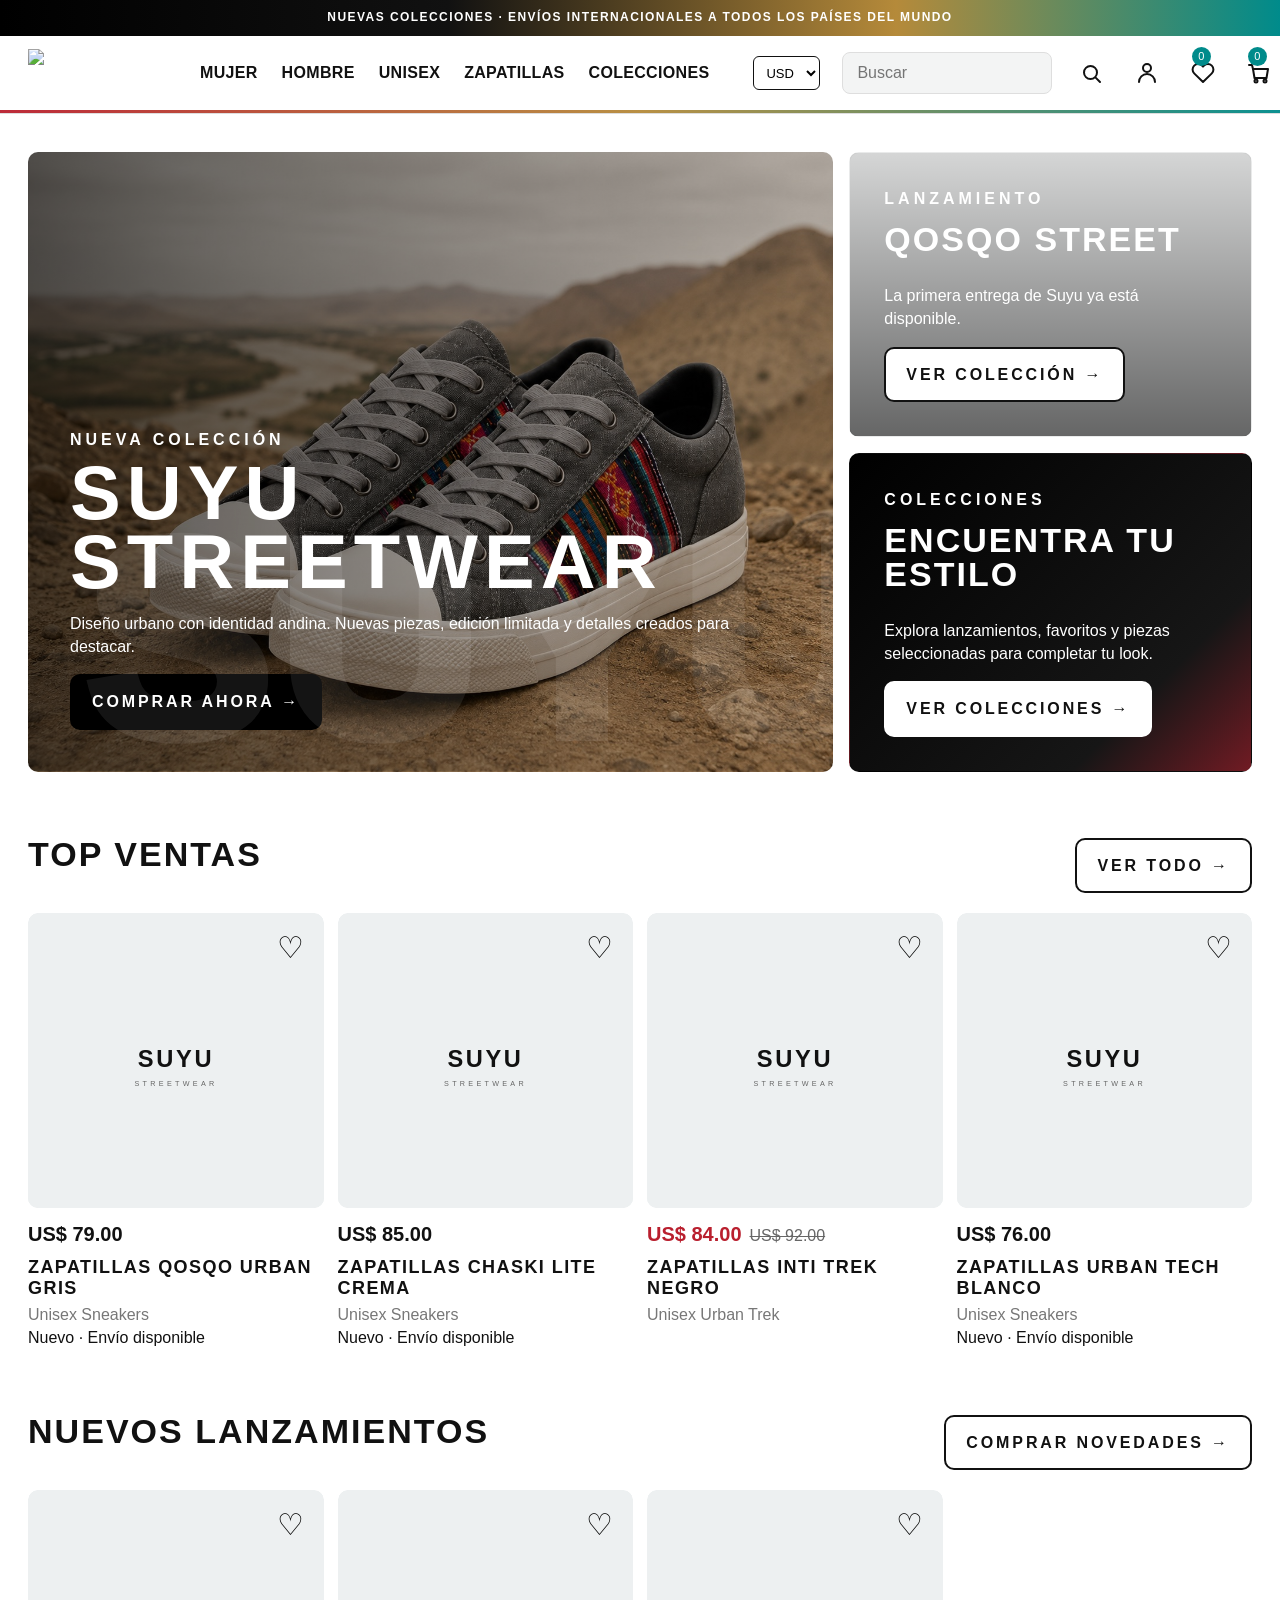
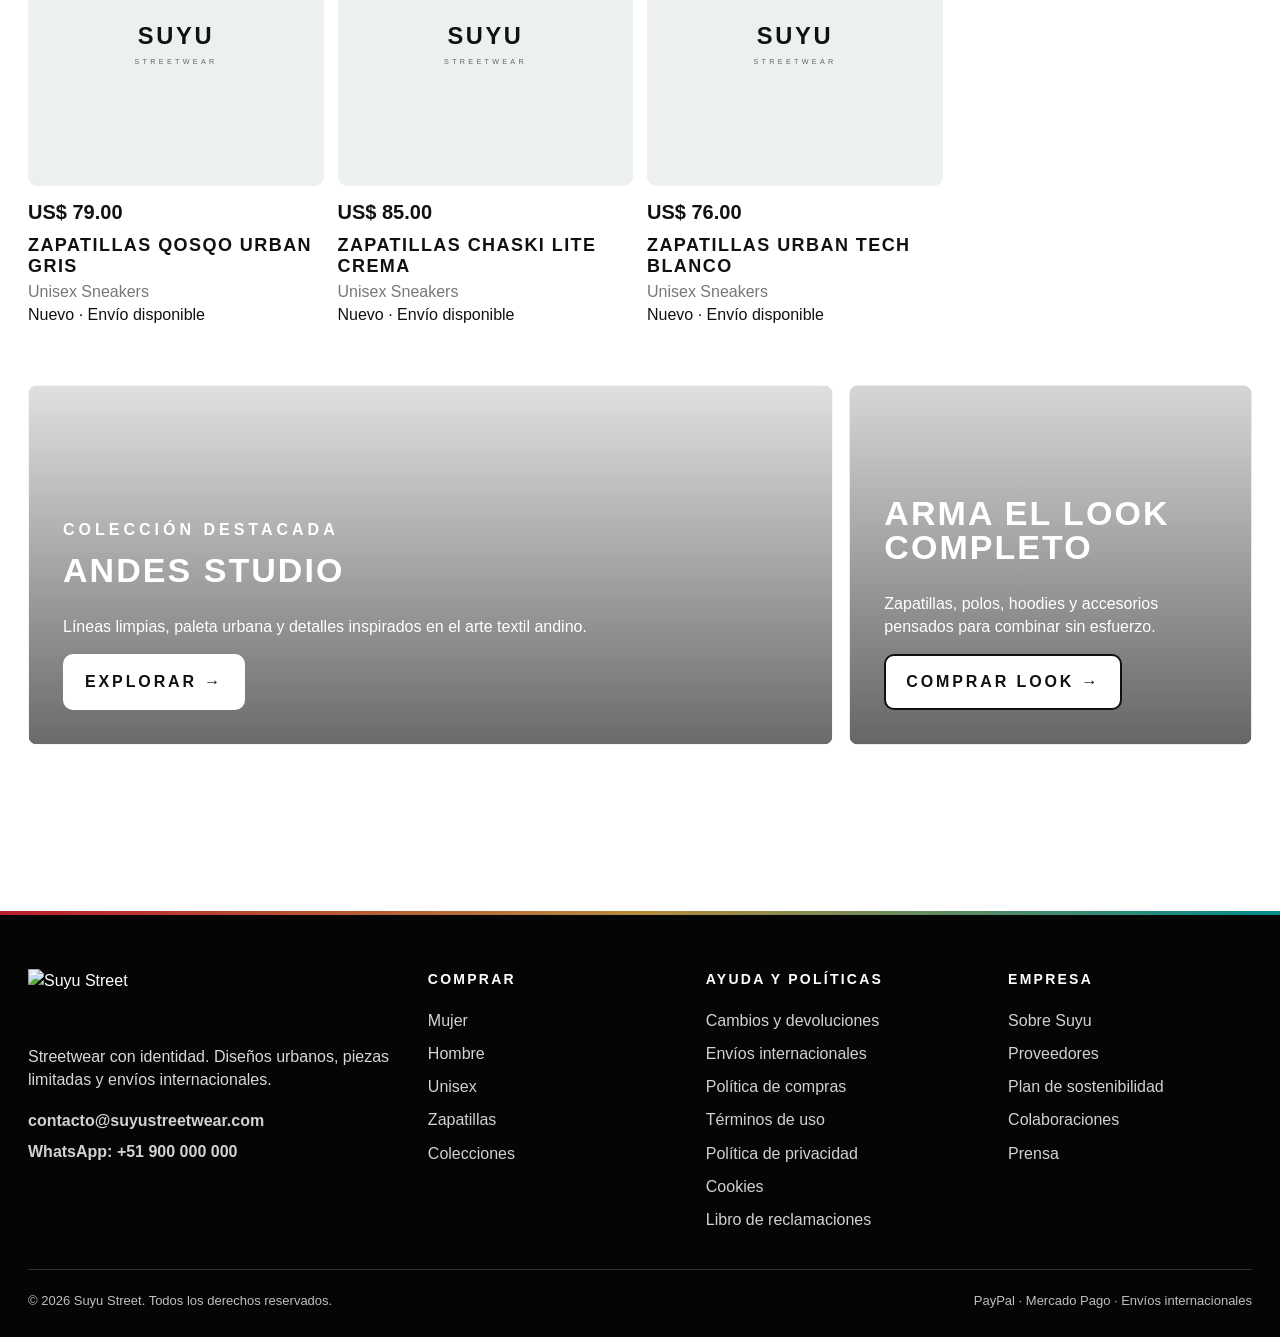
==== commit 80479357: "Add files via upload" ====
--- a/index.html
+++ b/index.html
@@ -1 +1 @@
-<!doctype html><html lang="es"><head><meta charset="utf-8"><meta name="viewport" content="width=device-width, initial-scale=1"><title>Inicio · Suyu Streetwear</title><link rel="stylesheet" href="assets/css/styles.css"></head><body><div class="topbar">NUEVAS PIEZAS DISPONIBLES · ENVÍOS A TODO EL PERÚ · PAGOS INTERNACIONALES</div><header class="header"><nav class="nav"><a class="brand brand-logo" href="index.html"><img src="assets/img/logo-suyu-streetwear.png" alt="Suyu Streetwear" onerror="this.style.display='none';this.nextElementSibling.style.display='block'"><span class="brand-fallback">SUYU<small>STREETWEAR</small></span></a><div class="navlinks"><div class="navitem"><a href="catalogo.html?cat=Mujer">MUJER</a><div class="mega"><a href="catalogo.html?cat=Mujer">Todo mujer</a><a href="catalogo.html?cat=Mujer&sub=Zapatillas">Zapatillas</a><a href="catalogo.html?cat=Mujer&sub=Camisas">Camisas</a><a href="catalogo.html?cat=Mujer&sub=Accesorios">Accesorios</a><a href="catalogo.html?cat=Mujer&sub=Carteras">Carteras</a></div></div><div class="navitem"><a href="catalogo.html?cat=Hombre">HOMBRE</a><div class="mega"><a href="catalogo.html?cat=Hombre">Todo hombre</a><a href="catalogo.html?cat=Hombre&sub=Zapatillas">Zapatillas</a><a href="catalogo.html?cat=Hombre&sub=Camisas">Camisas</a><a href="catalogo.html?cat=Hombre&sub=Gorras">Gorras</a><a href="catalogo.html?cat=Hombre&sub=Accesorios">Accesorios</a></div></div><div class="navitem"><a href="catalogo.html?cat=Unisex">UNISEX</a><div class="mega"><a href="catalogo.html?cat=Unisex">Todo unisex</a><a href="catalogo.html?cat=Unisex&sub=Zapatillas">Zapatillas</a><a href="catalogo.html?cat=Unisex&sub=Polos">Polos</a><a href="catalogo.html?cat=Unisex&sub=Hoodies">Hoodies</a><a href="catalogo.html?cat=Unisex&sub=Accesorios">Accesorios</a></div></div><div class="navitem"><a href="catalogo.html?cat=Zapatillas">ZAPATILLAS</a><div class="mega"><a href="catalogo.html?cat=Zapatillas">Todas las zapatillas</a><a href="catalogo.html?cat=Urban">Urban</a><a href="catalogo.html?cat=Lite">Lite</a><a href="catalogo.html?cat=Trek">Trek</a><a href="catalogo.html?cat=Techno">Techno</a></div></div><div class="navitem"><a href="catalogo.html?cat=Colecciones">COLECCIONES</a><div class="mega mega-right"><a href="catalogo.html?cat=Qosqo%20Street">Qosqo Street</a><a href="catalogo.html?cat=Studio%20Streetwear">Studio Streetwear</a><a href="catalogo.html?cat=The%20Hunter%20Studio">The Hunter Studio</a><a href="catalogo.html?cat=Inti%20Raymi%2027">Inti Raymi 27</a></div></div></div><div class="spacer"></div><select id="currency" class="field currency-select"><option>USD</option><option>PEN</option><option>CLP</option><option>ARS</option><option>COP</option><option>MXN</option><option>BRL</option><option>UYU</option><option>EUR</option></select><input class="search desktop" placeholder="Buscar" onkeydown="if(event.key==='Enter') location.href='catalogo.html?q='+encodeURIComponent(this.value)"><a class="iconbtn" href="buscar.html" aria-label="Buscar"><svg viewBox="0 0 24 24"><path d="M21 21l-4.35-4.35m1.35-5.15a6.5 6.5 0 1 1-13 0 6.5 6.5 0 0 1 13 0Z"/></svg></a><a class="iconbtn" href="cuenta.html" aria-label="Cuenta"><svg viewBox="0 0 24 24"><path d="M20 21a8 8 0 0 0-16 0"/><circle cx="12" cy="7" r="4"/></svg></a><a class="iconbtn" href="favoritos.html" aria-label="Favoritos"><svg viewBox="0 0 24 24"><path d="M20.8 4.6a5.5 5.5 0 0 0-7.8 0L12 5.6l-1-1a5.5 5.5 0 0 0-7.8 7.8l1 1L12 21l7.8-7.6 1-1a5.5 5.5 0 0 0 0-7.8Z"/></svg><span class="badge wish-count">0</span></a><a class="iconbtn" href="carrito.html" aria-label="Carrito"><svg viewBox="0 0 24 24"><path d="M6 8h15l-1.5 9h-12z"/><path d="M6 8 5 4H2"/><circle cx="9" cy="20" r="1.5"/><circle cx="18" cy="20" r="1.5"/></svg><span class="badge cart-count">0</span></a></nav></header><main class="container"><section class="hero"><div class="hero-main hero-image" style="--hero-img:url('assets/img/heroes/hero-nueva-coleccion.jpg')"><div class="hero-copy"><div class="kicker">Nueva colección</div><h1>Suyu Streetwear</h1><p>Diseño urbano con identidad andina. Nuevas piezas, edición limitada y detalles creados para destacar.</p><a class="btn black" href="catalogo.html">Comprar ahora →</a></div></div><div class="hero-side"><div class="promo-card promo-image" style="--promo-img:url('assets/img/heroes/lanzamiento-qosqo-street.jpg')"><span class="eyebrow">Lanzamiento</span><h2>Qosqo Street</h2><p>La primera entrega de Suyu ya está disponible.</p><a class="btn" href="catalogo.html?cat=Qosqo%20Street">Ver colección →</a></div><div class="promo-card dark accent-card"><span class="eyebrow">Colecciones</span><h2>Encuentra tu estilo</h2><p>Explora lanzamientos, favoritos y piezas seleccionadas para completar tu look.</p><a class="btn light" href="catalogo.html?cat=Colecciones">Ver colecciones →</a></div></div></section><section class="section"><div class="section-head"><h2>Top ventas</h2><a class="btn" href="catalogo.html?tag=top">Ver todo →</a></div><div class="grid home-grid" id="homeTop"><div class="loading">Cargando productos...</div></div></section><section class="section"><div class="section-head"><h2>Nuevos lanzamientos</h2><a class="btn" href="catalogo.html?tag=nuevo">Comprar novedades →</a></div><div class="grid home-grid" id="homeNew"></div></section><section class="section hero"><div class="promo-card dark promo-image collection-feature" style="--promo-img:url('assets/img/heroes/coleccion-andes-studio.jpg')"><span class="eyebrow">Colección destacada</span><h2>Andes Studio</h2><p>Líneas limpias, paleta urbana y detalles inspirados en el arte textil andino.</p><a class="btn light" href="catalogo.html?cat=Andes%20Studio">Explorar →</a></div><div class="promo-card promo-image" style="--promo-img:url('assets/img/heroes/arma-el-look.jpg')"><h2>Arma el look completo</h2><p>Zapatillas, polos, hoodies y accesorios pensados para combinar sin esfuerzo.</p><a class="btn" href="catalogo.html">Comprar look →</a></div></section></main><nav class="bottomnav"><a href="index.html" aria-label="Inicio"><svg viewBox="0 0 24 24"><path d="M3 11.5 12 4l9 7.5"/><path d="M5 10.5V21h14V10.5"/></svg></a><a href="buscar.html" aria-label="Buscar"><svg viewBox="0 0 24 24"><path d="M21 21l-4.35-4.35m1.35-5.15a6.5 6.5 0 1 1-13 0 6.5 6.5 0 0 1 13 0Z"/></svg></a><a href="favoritos.html" aria-label="Favoritos"><svg viewBox="0 0 24 24"><path d="M20.8 4.6a5.5 5.5 0 0 0-7.8 0L12 5.6l-1-1a5.5 5.5 0 0 0-7.8 7.8l1 1L12 21l7.8-7.6 1-1a5.5 5.5 0 0 0 0-7.8Z"/></svg><span class="badge wish-count">0</span></a><a href="carrito.html" aria-label="Carrito"><svg viewBox="0 0 24 24"><path d="M6 8h15l-1.5 9h-12z"/><path d="M6 8 5 4H2"/><circle cx="9" cy="20" r="1.5"/><circle cx="18" cy="20" r="1.5"/></svg><span class="badge cart-count">0</span></a><a href="cuenta.html" aria-label="Cuenta"><svg viewBox="0 0 24 24"><path d="M20 21a8 8 0 0 0-16 0"/><circle cx="12" cy="7" r="4"/></svg></a></nav><div id="modal" class="modal" onclick="if(event.target.id==='modal')closeModal()"></div><div class="toast"></div><script src="assets/js/config.js"></script><script src="assets/js/fallback-products.js"></script><script src="assets/js/app.js"></script></body></html>+<!doctype html><html lang="es"><head><meta charset="utf-8"><meta name="viewport" content="width=device-width, initial-scale=1"><title>Inicio · Suyu Streetwear</title><link rel="stylesheet" href="assets/css/styles.css"></head><body><div id="site-header"></div><main class="container"><section class="hero"><div class="hero-main hero-image" style="background-image:linear-gradient(90deg,rgba(0,0,0,.66),rgba(0,0,0,.18)),url('assets/img/heroes/hero-nueva-coleccion.jpg')"><div class="hero-copy"><div class="kicker">Nueva colección</div><h1>Suyu Streetwear</h1><p>Diseño urbano con identidad andina. Nuevas piezas, edición limitada y detalles creados para destacar.</p><a class="btn black" href="catalogo.html">Comprar ahora →</a></div></div><div class="hero-side"><div class="promo-card promo-image" style="background-image:linear-gradient(0deg,rgba(0,0,0,.58),rgba(0,0,0,.12)),url('assets/img/heroes/lanzamiento-qosqo-street.jpg')"><span class="eyebrow">Lanzamiento</span><h2>Qosqo Street</h2><p>La primera entrega de Suyu ya está disponible.</p><a class="btn" href="catalogo.html?cat=Qosqo%20Street">Ver colección →</a></div><div class="promo-card dark accent-card"><span class="eyebrow">Colecciones</span><h2>Encuentra tu estilo</h2><p>Explora lanzamientos, favoritos y piezas seleccionadas para completar tu look.</p><a class="btn light" href="catalogo.html?cat=Colecciones">Ver colecciones →</a></div></div></section><section class="section"><div class="section-head"><h2>Top ventas</h2><a class="btn" href="catalogo.html?tag=top">Ver todo →</a></div><div class="grid home-grid" id="homeTop"><div class="loading">Cargando productos...</div></div></section><section class="section"><div class="section-head"><h2>Nuevos lanzamientos</h2><a class="btn" href="catalogo.html?tag=nuevo">Comprar novedades →</a></div><div class="grid home-grid" id="homeNew"></div></section><section class="section hero"><div class="promo-card dark promo-image collection-feature" style="background-image:linear-gradient(0deg,rgba(0,0,0,.58),rgba(0,0,0,.12)),url('assets/img/heroes/coleccion-andes-studio.jpg')"><span class="eyebrow">Colección destacada</span><h2>Andes Studio</h2><p>Líneas limpias, paleta urbana y detalles inspirados en el arte textil andino.</p><a class="btn light" href="catalogo.html?cat=Andes%20Studio">Explorar →</a></div><div class="promo-card promo-image" style="background-image:linear-gradient(0deg,rgba(0,0,0,.58),rgba(0,0,0,.12)),url('assets/img/heroes/arma-el-look.jpg')"><h2>Arma el look completo</h2><p>Zapatillas, polos, hoodies y accesorios pensados para combinar sin esfuerzo.</p><a class="btn" href="catalogo.html">Comprar look →</a></div></section></main><div id="site-footer"></div><div id="site-bottomnav"></div><div id="modal" class="modal" onclick="if(event.target.id==='modal')closeModal()"></div><div class="toast"></div><script src="assets/js/config.js"></script><script src="assets/js/fallback-products.js"></script><script src="assets/js/components.js"></script><script src="assets/js/app.js"></script></body></html>
--- a/assets/css/styles.css
+++ b/assets/css/styles.css
@@ -1,3 +1,19 @@
 :root{--black:#000;--white:#fff;--ink:#111;--muted:#777;--line:#dedede;--soft:#f1f3f4;--red:#b91f2e;--teal:#008b8b;--green:#438b6c;--gold:#b58a3a;--max:1280px;--radius:8px;--radius-sm:6px}*{box-sizing:border-box}body{margin:0;font-family:Arial,Helvetica,sans-serif;color:var(--ink);background:#fff;font-size:16px;line-height:1.45}a{color:inherit;text-decoration:none}button,input,select,textarea{font:inherit}img{max-width:100%;display:block}.topbar{height:36px;background:linear-gradient(90deg,#000 0%,#111 45%,#008b8b 100%);color:#fff;display:flex;align-items:center;justify-content:center;font-weight:800;letter-spacing:.12em;font-size:12px;text-align:center}.header{position:sticky;top:0;z-index:40;background:#fff;border-bottom:1px solid var(--line)}.header:after{content:"";display:block;height:3px;background:linear-gradient(90deg,var(--red),var(--gold),var(--teal));opacity:.95}.nav{height:74px;max-width:var(--max);margin:auto;display:flex;align-items:center;gap:22px;padding:0 28px}.brand{font-weight:950;font-size:30px;letter-spacing:.02em;line-height:.82}.brand small{display:block;font-size:10px;letter-spacing:.36em;margin-top:5px;color:var(--teal)}.navlinks{display:flex;gap:24px;font-weight:900;letter-spacing:.02em}.navlinks a{padding:26px 0}.spacer{flex:1}.search{height:42px;border:1px solid var(--line);background:#f3f4f4;padding:0 14px;width:210px;border-radius:var(--radius-sm)}.field{width:100%;height:54px;border:1.5px solid #111;background:#fff;padding:0 16px;margin:8px 0 14px;border-radius:var(--radius-sm)}.iconbtn{position:relative;font-size:25px;min-width:34px;text-align:center}.badge{position:absolute;background:var(--teal);color:#fff;border-radius:50%;font-size:11px;min-width:19px;height:19px;line-height:19px;text-align:center;margin-left:-4px;top:-8px}.container{max-width:var(--max);margin:auto;padding:38px 28px}.page-title{font-size:48px;line-height:.95;letter-spacing:.08em;text-transform:uppercase;margin:20px 0 18px}.section{margin:58px 0}.section-head,.catalog-head{display:flex;align-items:end;justify-content:space-between;gap:18px;margin-bottom:20px}.section h2{font-size:34px;text-transform:uppercase;letter-spacing:.06em;margin:0 0 14px}.muted{color:var(--muted)}.btn{display:inline-flex;align-items:center;justify-content:space-between;gap:18px;border:2px solid #111;background:#fff;color:#111;padding:14px 20px;font-weight:900;text-transform:uppercase;letter-spacing:.18em;min-height:52px;cursor:pointer;border-radius:var(--radius-sm);transition:transform .15s ease, box-shadow .15s ease, border-color .15s ease}.btn.black{background:#000;color:#fff;border-color:#000}.btn:hover{transform:translateY(-1px);box-shadow:0 5px 0 rgba(0,0,0,.08)}.btn.black:hover{box-shadow:0 5px 0 rgba(181,138,58,.25)}.btn.full{width:100%}.btn:disabled{opacity:.45;cursor:not-allowed}.hero{display:grid;grid-template-columns:2fr 1fr;gap:16px}.hero-main{min-height:520px;background:linear-gradient(135deg,#0c0c0c 0%,#1e1e1e 58%,#008b8b 100%);border-radius:var(--radius);color:#fff;display:flex;align-items:end;padding:42px;position:relative;overflow:hidden}.hero-main:after{content:'SUYU';position:absolute;font-size:22vw;font-weight:950;opacity:.08;right:-4vw;bottom:-6vw;letter-spacing:.02em}.hero-copy{position:relative;max-width:660px}.hero-copy h1{font-size:76px;line-height:.9;text-transform:uppercase;letter-spacing:.08em;margin:8px 0 16px}.kicker,.eyebrow{font-weight:900;letter-spacing:.25em;text-transform:uppercase}.hero-side{display:grid;gap:16px}.promo-card{background:#f2f3f3;border-radius:var(--radius);border:1px solid rgba(0,0,0,.04);padding:34px;min-height:250px;display:flex;flex-direction:column;align-items:flex-start;justify-content:flex-end}.promo-card h2{font-size:34px;line-height:1;text-transform:uppercase;letter-spacing:.06em;margin:12px 0}.promo-card.dark{background:linear-gradient(135deg,#000 0%,#161616 75%,#b91f2e 120%);color:#fff}.grid{display:grid;grid-template-columns:repeat(4,1fr);gap:14px}.card{position:relative;background:#fff;border-radius:var(--radius);overflow:hidden}.card-img{background:#edf0f1;border-radius:var(--radius);aspect-ratio:1/1;display:flex;align-items:center;justify-content:center;overflow:hidden}.card-img img{width:100%;height:100%;object-fit:cover}.card-body{padding:12px 0 0}.price{font-weight:900;font-size:20px}.old{text-decoration:line-through;color:#666;font-weight:400;margin-left:8px}.sale{color:var(--red)}.card h3{font-size:18px;line-height:1.15;margin:8px 0 4px;font-weight:500}.card .wish{position:absolute;right:14px;top:12px;background:transparent;border:0;font-size:30px;cursor:pointer;border-radius:999px}.chips{display:flex;gap:12px;flex-wrap:wrap}.chip{border:1.5px solid #111;padding:10px 16px;background:#fff;cursor:pointer;border-radius:var(--radius-sm)}.chip.active{background:#000;color:#fff}.split{display:grid;grid-template-columns:260px 1fr;gap:28px}.filter{border-right:1px solid var(--line);padding-right:20px}.filter h4{margin:22px 0 10px}.filter label{display:block;margin:12px 0}.product-layout{display:grid;grid-template-columns:minmax(0,1.15fr) minmax(360px,.85fr);gap:42px}.gallery-main{background:#edf0f1;border-radius:var(--radius);overflow:hidden;min-height:520px;display:flex;align-items:center;justify-content:center}.gallery-main img{width:100%;height:100%;object-fit:cover}.thumbs{display:grid;grid-template-columns:repeat(5,1fr);gap:8px;margin-top:8px}.thumbs button{border:0;background:#edf0f1;padding:0;border-radius:var(--radius-sm);overflow:hidden;aspect-ratio:1/1;cursor:pointer}.thumbs img{width:100%;height:100%;object-fit:cover}.product-title{font-size:42px;line-height:1.05;text-transform:uppercase;letter-spacing:.08em}.size-row{display:flex;gap:10px;overflow:auto;padding:10px 0}.size-btn,.lace-btn{border:1.5px solid #111;background:#fff;padding:13px 16px;white-space:nowrap;cursor:pointer;border-radius:var(--radius-sm)}.size-btn.active,.lace-btn.active{background:#000;color:#fff}.lace-swatch{display:inline-block;width:16px;height:16px;border:1px solid #999;margin-right:8px;vertical-align:-2px}.accordion{border-top:1px solid var(--line);margin-top:26px}.acc-item{border-bottom:1px solid var(--line);padding:18px 0}.acc-title{font-weight:900;font-size:20px;display:flex;justify-content:space-between}.cart-grid,.checkout-grid{display:grid;grid-template-columns:1fr 390px;gap:60px}.cart-item{display:grid;grid-template-columns:220px 1fr;gap:22px;background:#edf0f1;padding:18px;margin-bottom:12px;border-radius:var(--radius)}.cart-item img{background:#fff}.summary{position:sticky;top:100px;align-self:start}.summary h2{text-transform:uppercase;letter-spacing:.08em;font-size:34px}.summary-row{display:flex;justify-content:space-between;border-bottom:1px solid var(--line);padding:13px 0}.form-row{display:grid;grid-template-columns:1fr 1fr;gap:12px}.account-grid{display:grid;grid-template-columns:280px 1fr;gap:28px}.side-menu{border:1px solid var(--line);background:#fff;border-radius:var(--radius);overflow:hidden}.side-menu a,.side-menu button{display:block;width:100%;padding:20px;border:0;border-bottom:1px solid var(--line);background:#fff;text-align:left;font-weight:800;cursor:pointer}.panel{background:#f7f7f7;padding:36px;border-radius:var(--radius)}.order-card{background:#edf0f1;margin:14px 0;padding:22px;border-radius:var(--radius)}.modal{display:none;position:fixed;inset:0;background:rgba(0,0,0,.58);z-index:90;align-items:end}.modal.open{display:flex}.sheet{background:#fff;width:100%;max-height:88vh;overflow:auto;padding:30px;border-top:1px solid var(--line);border-radius:var(--radius) var(--radius) 0 0}.toast{position:fixed;left:50%;bottom:92px;transform:translateX(-50%);background:#000;color:#fff;padding:12px 18px;z-index:120;display:none;border-radius:var(--radius-sm);max-width:min(92vw,560px);text-align:center}.bottomnav{display:none}.empty{padding:30px;background:#f1f3f4;border-radius:var(--radius)}.color-dot{display:inline-block;width:18px;height:18px;border-radius:50%;border:1px solid #aaa;margin-right:6px}.pay-options{display:grid;gap:12px;margin-top:18px}.notice{background:#f5f1e8;border-left:4px solid var(--gold);padding:14px;margin:16px 0;border-radius:var(--radius-sm)}.loading{padding:30px;text-align:center;color:#777}@media(max-width:900px){.desktop,.navlinks{display:none}.topbar{height:auto;padding:9px 10px}.nav{height:66px;padding:0 18px}.brand{font-size:24px}.container{padding:25px 18px 86px}.page-title{font-size:34px}.hero,.product-layout,.cart-grid,.checkout-grid,.account-grid,.split{grid-template-columns:1fr}.hero-main{min-height:470px;padding:28px}.hero-copy h1{font-size:48px}.grid{grid-template-columns:repeat(2,1fr);gap:10px}.card h3{font-size:16px}.section h2{font-size:28px}.filter{border-right:0;border-bottom:1px solid var(--line);padding-bottom:20px}.gallery-main{min-height:360px}.product-title{font-size:30px}.cart-item{grid-template-columns:120px 1fr;padding:12px}.summary{position:static}.form-row{grid-template-columns:1fr}.bottomnav{position:fixed;bottom:0;left:0;right:0;height:66px;background:#fff;border-top:1px solid var(--line);display:flex;align-items:center;justify-content:space-around;z-index:80}.bottomnav a{font-size:26px;position:relative}.section-head,.catalog-head{align-items:flex-start;flex-direction:column}.panel{padding:22px}.promo-card{min-height:210px}.hero-side{grid-template-columns:1fr}.search-mobile{display:block}.thumbs{grid-template-columns:repeat(4,1fr)}}
 
 html,body{max-width:100%;overflow-x:hidden}.nav,.container{width:100%}.currency-select{width:78px!important;height:34px!important;min-height:34px!important;margin:0!important;padding:0 8px!important;border-radius:6px!important;font-size:13px}.brand-logo{display:flex;align-items:center;min-width:154px}.brand-logo img{height:46px;width:auto;max-width:190px;object-fit:contain}.brand-fallback{display:block}.iconbtn{display:inline-flex;align-items:center;justify-content:center;width:36px;height:36px}.iconbtn svg,.bottomnav svg{width:24px;height:24px;fill:none;stroke:currentColor;stroke-width:2;stroke-linecap:round;stroke-linejoin:round}.navitem{position:relative}.mega{display:none;position:absolute;top:72px;left:-22px;min-width:230px;background:#fff;border:1px solid var(--line);border-top:3px solid var(--teal);box-shadow:0 16px 32px rgba(0,0,0,.14);z-index:100;border-radius:0 0 var(--radius) var(--radius);padding:10px 0}.mega-right{left:auto;right:0}.mega a{display:block;padding:13px 18px!important;font-weight:800;letter-spacing:.04em;white-space:nowrap}.mega a:hover{background:#f3f4f4;color:var(--teal)}.navitem:hover .mega,.navitem:focus-within .mega{display:block}.hero-image,.promo-image{background-image:linear-gradient(90deg,rgba(0,0,0,.66),rgba(0,0,0,.18)),var(--hero-img);background-size:cover;background-position:center}.promo-image{background-image:linear-gradient(0deg,rgba(0,0,0,.58),rgba(0,0,0,.12)),var(--promo-img);color:#fff}.accent-card{background:linear-gradient(135deg,#000 0%,#111 45%,var(--teal) 100%)}.btn.light{background:#fff;color:#111;border-color:#fff}.collection-feature{min-height:360px}.home-grid{grid-template-columns:repeat(4,minmax(0,1fr))}.card,.card-img,.promo-card,.hero-main,.field,.chip,.btn,.cart-item,.panel,.side-menu,.order-card,.gallery-main,.thumbs button{border-radius:10px}.header{width:100%;overflow:visible}.nav{overflow:visible}.header:after{width:100%}.search{border-radius:8px}.topbar{background:linear-gradient(90deg,#000 0%,#111 35%,#b58a3a 70%,#008b8b 100%)}.card-body h3{text-transform:uppercase;letter-spacing:.08em;font-weight:800}.test-box{max-width:680px;margin:40px auto;padding:32px;background:#f2f3f3;border-radius:12px}.test-price{font-size:34px;font-weight:900;margin:14px 0}@media(max-width:900px){.brand-logo{min-width:auto}.brand-logo img{height:38px;max-width:132px}.currency-select{width:66px!important;height:32px!important;font-size:12px}.nav{gap:10px;max-width:100vw}.iconbtn{width:32px;height:32px}.iconbtn svg{width:22px;height:22px}.home-grid,.grid{grid-template-columns:repeat(2,minmax(0,1fr))}.bottomnav a{display:flex;align-items:center;justify-content:center}.bottomnav svg{width:25px;height:25px}.hero-image,.promo-image{background-position:center}.navlinks{display:none!important}.container{overflow:hidden}.section{overflow:hidden}.catalog-head{overflow:hidden}.chips{max-width:100%;overflow-x:auto}.page-title{word-break:normal;overflow-wrap:anywhere}}@media(min-width:901px){.bottomnav{display:none!important}}
+
+/* Componentes globales Suyu */
+.brand-logo.image-only{display:flex;align-items:center;justify-content:flex-start;min-width:150px;font-size:0;line-height:0}
+.brand-logo.image-only img{height:48px;width:auto;max-width:190px;object-fit:contain}
+.footer{background:#050505;color:#fff;margin-top:70px;padding:54px 28px 26px;border-top:4px solid transparent;border-image:linear-gradient(90deg,var(--red),var(--gold),var(--teal)) 1}
+.footer a{color:#fff;opacity:.82;text-decoration:none}
+.footer a:hover{opacity:1;color:#fff;text-decoration:underline;text-underline-offset:4px}
+.footer-inner{max-width:var(--max);margin:0 auto;display:grid;grid-template-columns:1.5fr 1fr 1.1fr 1fr;gap:34px}
+.footer-logo{height:58px;width:auto;max-width:210px;object-fit:contain;margin-bottom:18px}
+.footer-brand p{max-width:420px;color:#d8d8d8;margin:0 0 18px}
+.footer-contact{display:grid;gap:8px;font-weight:800}
+.footer-col{display:grid;align-content:start;gap:10px}
+.footer-col h3{font-size:14px;text-transform:uppercase;letter-spacing:.16em;margin:0 0 10px;color:#fff}
+.footer-bottom{max-width:var(--max);margin:38px auto 0;padding-top:22px;border-top:1px solid rgba(255,255,255,.18);display:flex;justify-content:space-between;gap:20px;color:#bfbfbf;font-size:13px}
+.hero-image,.promo-image{background-size:cover!important;background-position:center!important;background-repeat:no-repeat!important}
+@media(max-width:900px){.brand-logo.image-only{min-width:auto}.brand-logo.image-only img{height:40px;max-width:132px}.footer{padding:44px 18px 90px;margin-top:44px}.footer-inner{grid-template-columns:1fr;gap:28px}.footer-bottom{flex-direction:column}.footer-logo{height:50px}.topbar{font-size:10px;line-height:1.25;letter-spacing:.08em}.nav{width:100%;max-width:100vw}}
